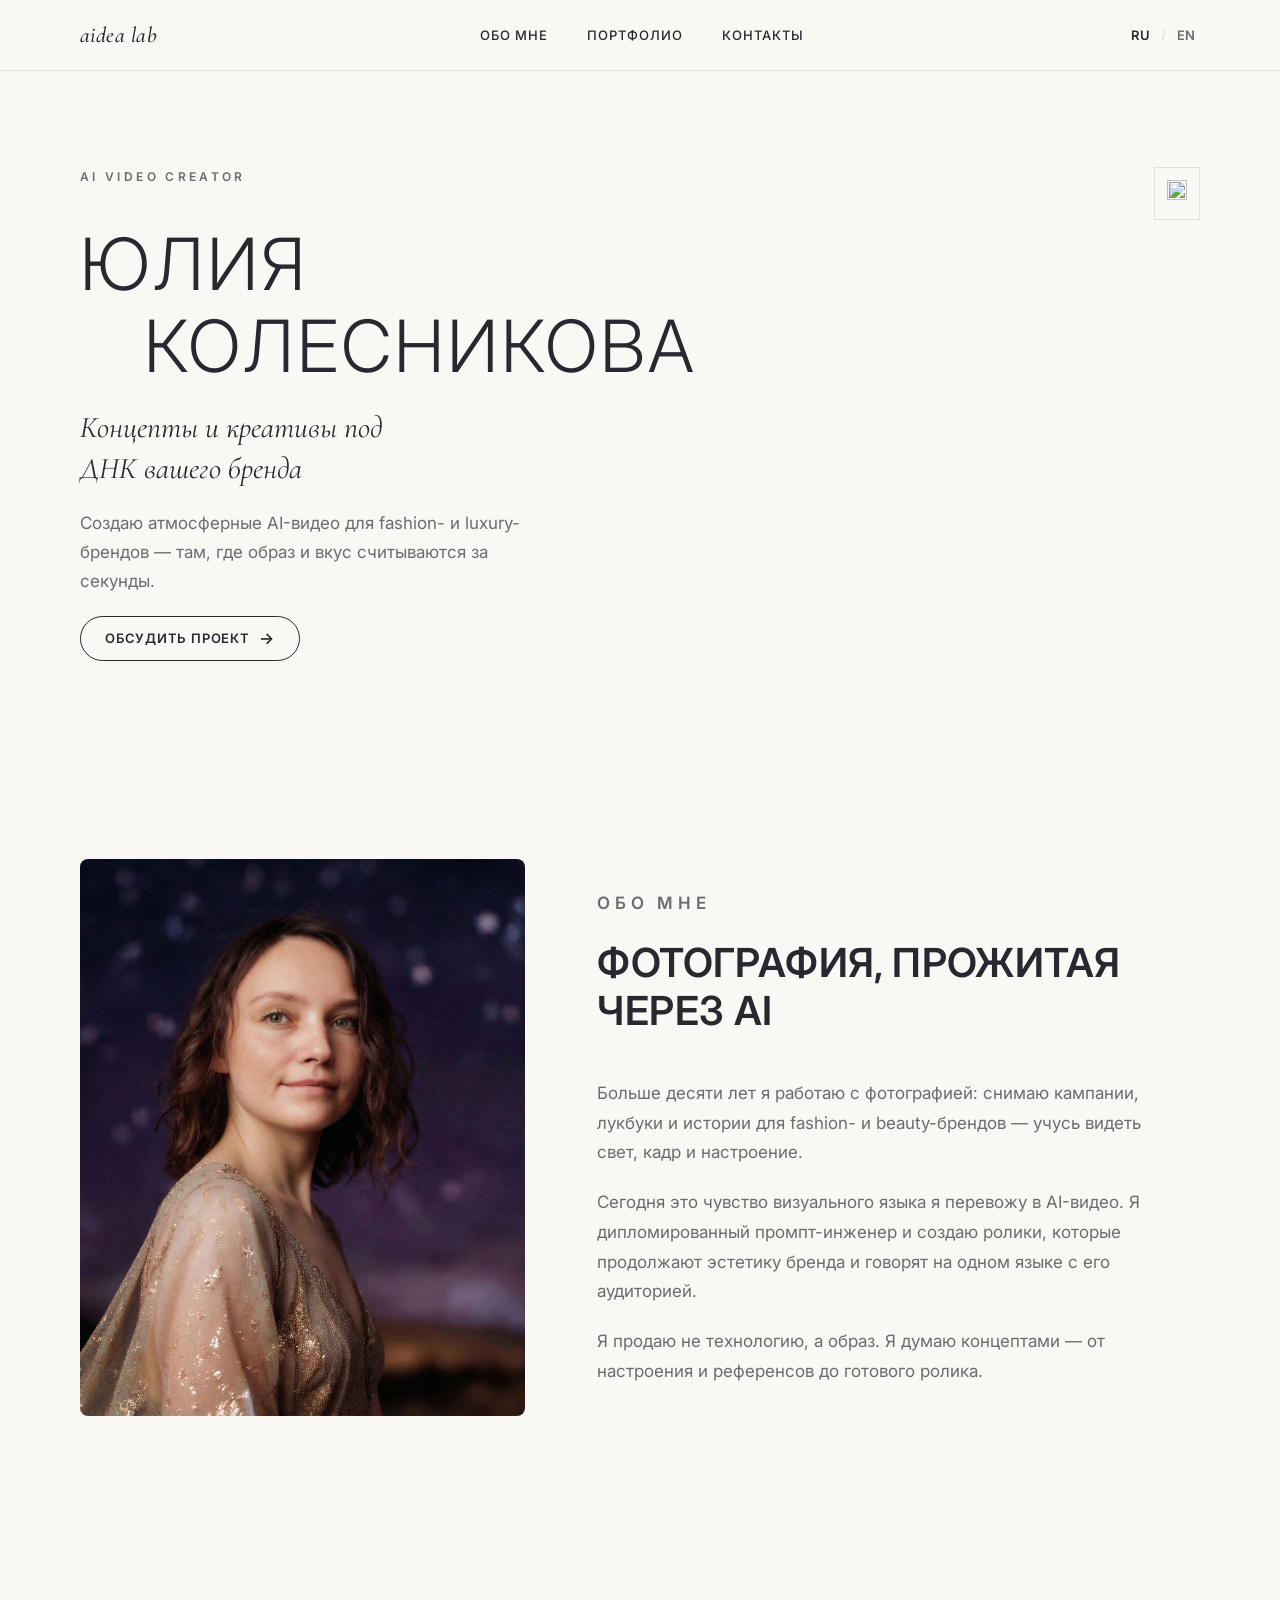
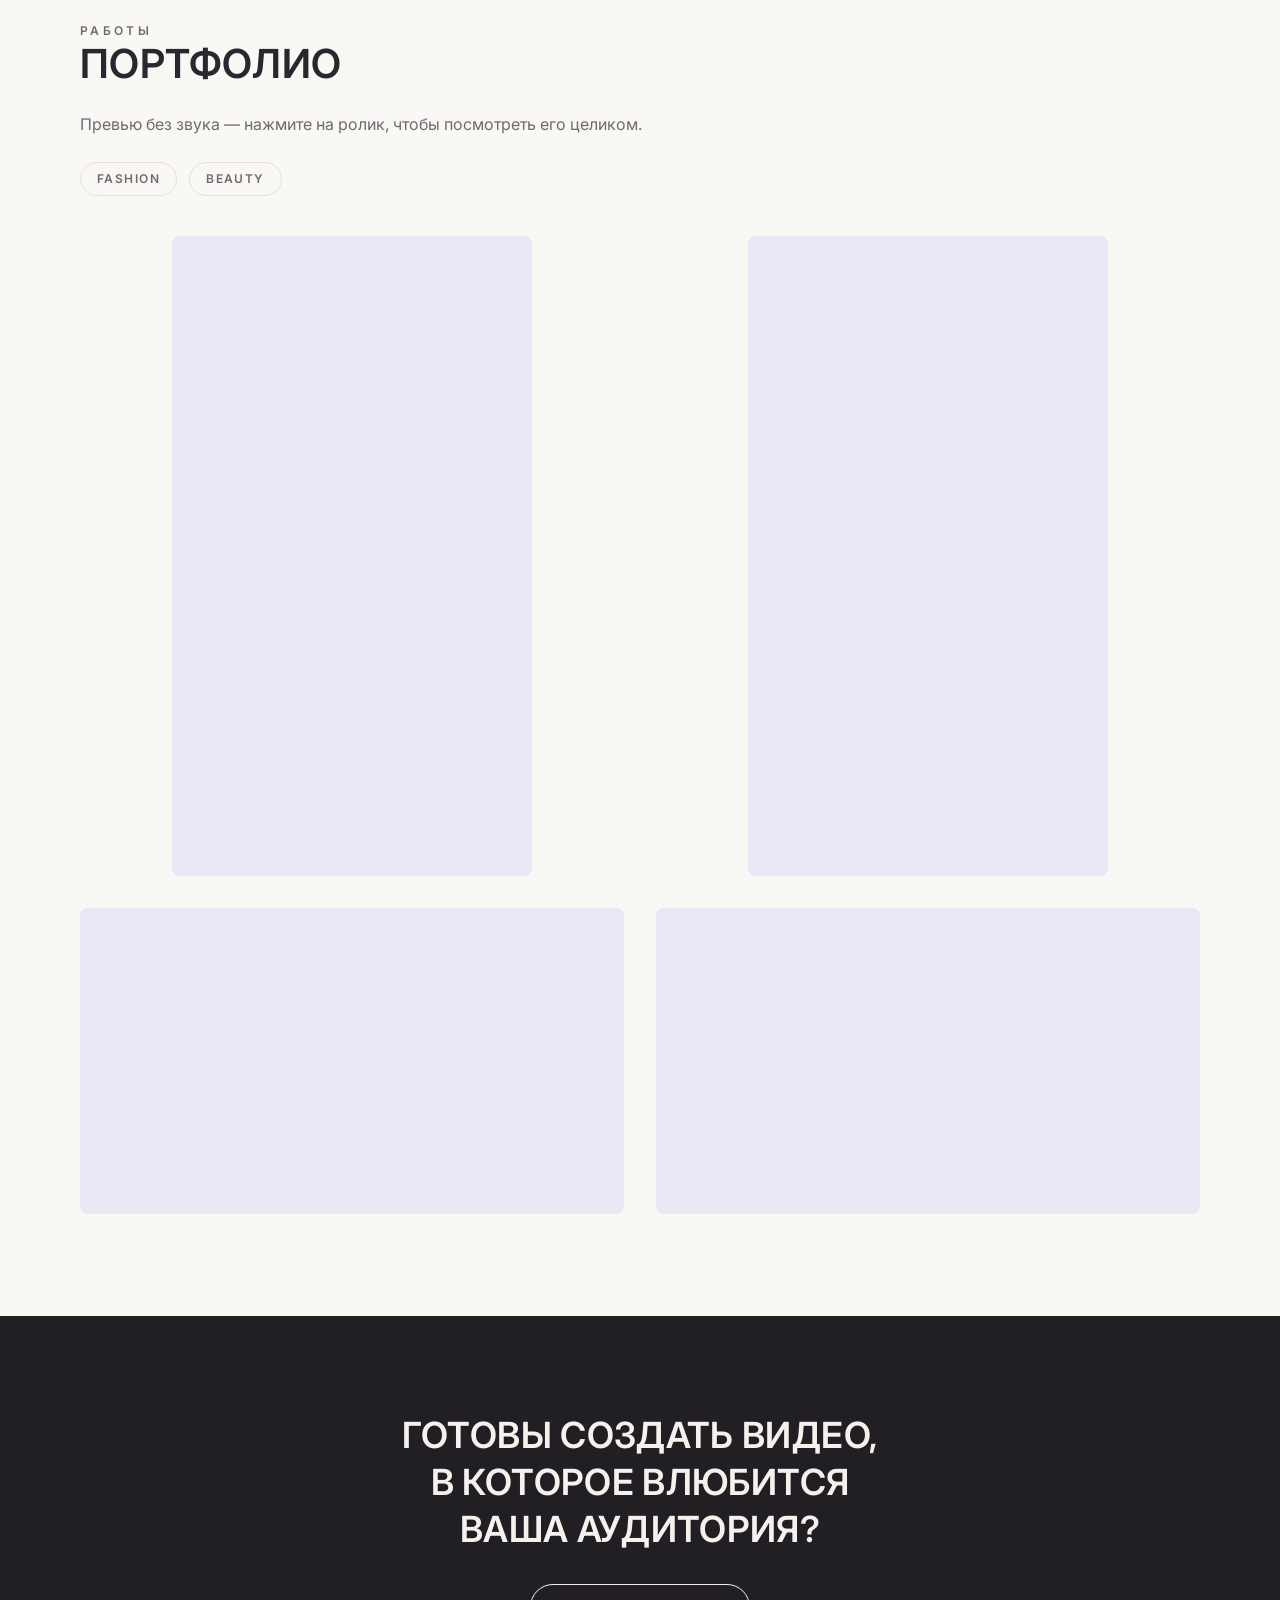
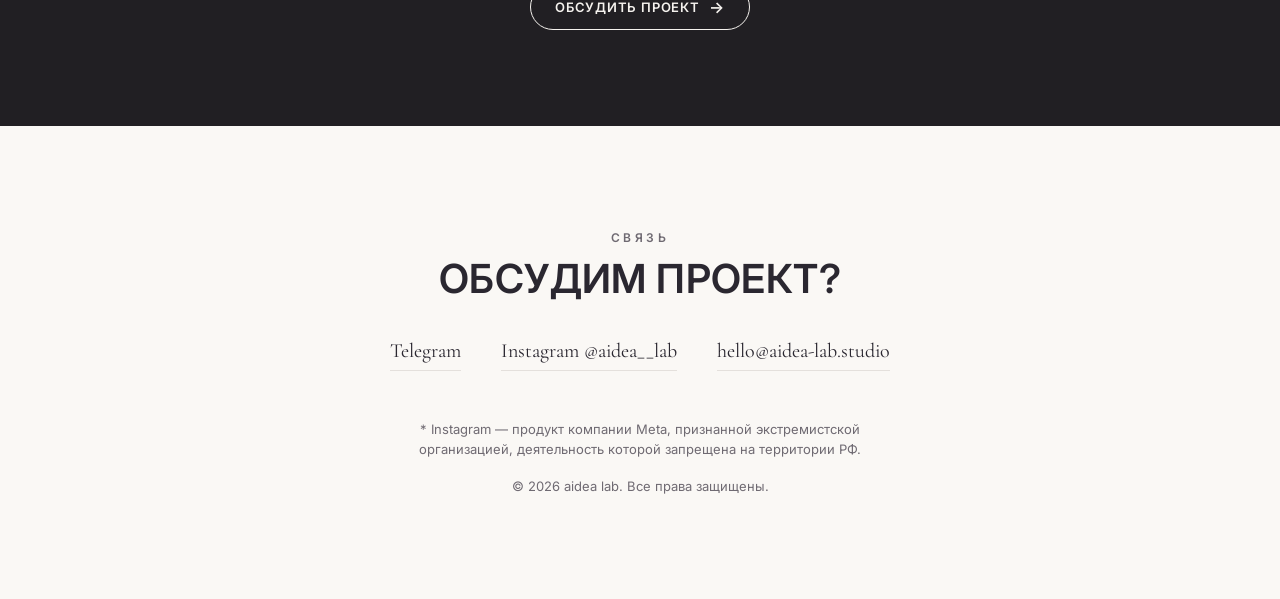
==== index.html @ 69a38a39 "Redesign hero block and add about photo Rework hero typography (light staggered name, lighter sectio" ====
<!DOCTYPE html>
<html lang="ru">
<head>
  <meta charset="UTF-8">
  <meta name="viewport" content="width=device-width, initial-scale=1.0">
  <title>aidea lab — AI Video Creator | Юлия Колесникова</title>
  <meta name="description" content="aidea lab — AI video creator Юлия Колесникова. Концепты и креативы под ДНК вашего бренда: видео для fashion, beauty и lifestyle.">

  <link rel="preconnect" href="https://fonts.googleapis.com">
  <link rel="preconnect" href="https://fonts.gstatic.com" crossorigin>
  <link href="https://fonts.googleapis.com/css2?family=Cormorant+Garamond:ital,wght@0,400;0,500;0,600;1,400;1,500&family=Inter:wght@300;400;500;600&display=swap" rel="stylesheet">

  <link rel="stylesheet" href="css/style.css">
</head>
<body>

  <a class="skip-link" href="#main" data-i18n="skip.link">Перейти к содержимому</a>

  <header class="site-header">
    <div class="container site-header__inner">
      <a class="wordmark" href="#top">aidea lab</a>

      <nav class="site-nav" aria-label="Основная навигация">
        <a href="#about" data-i18n="nav.about">Обо мне</a>
        <a href="#portfolio" data-i18n="nav.portfolio">Портфолио</a>
        <a href="#contact" data-i18n="nav.contact">Контакты</a>
      </nav>

      <div class="lang-switch" role="group" aria-label="Language switch / Переключатель языка">
        <button type="button" class="lang-switch__btn is-active" data-lang="ru" aria-pressed="true">RU</button>
        <span class="lang-switch__divider" aria-hidden="true">/</span>
        <button type="button" class="lang-switch__btn" data-lang="en" aria-pressed="false">EN</button>
      </div>
    </div>
  </header>

  <main id="main">

    <!-- Hero -->
    <section class="hero" id="top">
      <div class="container hero__inner">
        <div class="hero__content">
          <p class="overline" data-i18n="hero.overline">AI VIDEO CREATOR</p>
          <h1 class="hero__name">
            <span class="hero__name-line hero__name-line--first" data-i18n="hero.firstName">Юлия</span>
            <span class="hero__name-line hero__name-line--last" data-i18n="hero.lastName">Колесникова</span>
          </h1>
          <p class="hero__tagline" data-i18n="hero.tagline">Концепты и креативы под ДНК вашего бренда</p>
          <p class="hero__subtitle" data-i18n="hero.subtitle">Создаю атмосферные AI-видео для fashion- и luxury-брендов — там, где образ и вкус считываются за секунды.</p>
          <a class="btn btn--primary" href="https://t.me/yulutik" target="_blank" rel="noopener" data-i18n="hero.cta">Обсудить проект</a>
        </div>
        <div class="hero__media">
          <img src="assets/images/portrait.svg" alt="" data-i18n-attr="alt:hero.portraitAlt" width="600" height="800" loading="eager">
        </div>
      </div>
    </section>

    <!-- About -->
    <section class="about" id="about">
      <div class="container about__inner">
        <div class="about__media">
          <img src="assets/images/about.jpg" alt="" data-i18n-attr="alt:about.imageAlt" width="2048" height="2048" loading="lazy">
        </div>
        <div class="about__content">
          <p class="overline" data-i18n="about.overline">Обо мне</p>
          <h2 class="section-heading" data-i18n="about.heading">Фотография, прожитая через AI</h2>
          <p data-i18n="about.p1">Больше десяти лет я работаю с фотографией: снимаю кампании, лукбуки и истории для fashion- и beauty-брендов — учусь видеть свет, кадр и настроение.</p>
          <p data-i18n="about.p2">Сегодня это чувство визуального языка я перевожу в AI-видео. Я дипломированный промпт-инженер и создаю ролики, которые продолжают эстетику бренда и говорят на одном языке с его аудиторией.</p>
          <p data-i18n="about.p3">Я продаю не технологию, а образ. Я думаю концептами — от настроения и референсов до готового ролика.</p>
        </div>
      </div>
    </section>

    <!-- Portfolio -->
    <section class="portfolio" id="portfolio">
      <div class="container">
        <div class="portfolio__header">
          <p class="overline" data-i18n="portfolio.overline">Работы</p>
          <h2 class="section-heading" data-i18n="portfolio.heading">Портфолио</h2>
          <p class="portfolio__intro" data-i18n="portfolio.intro">Превью без звука — нажмите на ролик, чтобы посмотреть его целиком.</p>
          <div class="portfolio__tags">
            <span class="tag" data-i18n="portfolio.tagFashion">Fashion</span>
            <span class="tag" data-i18n="portfolio.tagBeauty">Beauty</span>
            <!-- Следующая итерация: добавить категорию Food, когда появятся работы -->
          </div>
        </div>

        <div class="portfolio-grid">

          <!-- Row 1 — vertical 9:16 -->
          <a class="portfolio-item portfolio-item--vertical" href="assets/video/fashion-1-full.mp4" target="_blank" rel="noopener" data-i18n-attr="aria-label:portfolio.item1Aria">
            <video class="portfolio-item__video" poster="assets/video/poster-vertical-1.svg" autoplay loop muted playsinline preload="metadata">
              <source src="assets/video/fashion-1.mp4" type="video/mp4">
            </video>
          </a>

          <a class="portfolio-item portfolio-item--vertical" href="assets/video/beauty-1-full.mp4" target="_blank" rel="noopener" data-i18n-attr="aria-label:portfolio.item2Aria">
            <video class="portfolio-item__video" poster="assets/video/poster-vertical-2.svg" autoplay loop muted playsinline preload="metadata">
              <source src="assets/video/beauty-1.mp4" type="video/mp4">
            </video>
          </a>

          <!-- Row 2 — horizontal 16:9 -->
          <a class="portfolio-item portfolio-item--horizontal" href="assets/video/fashion-2-full.mp4" target="_blank" rel="noopener" data-i18n-attr="aria-label:portfolio.item3Aria">
            <video class="portfolio-item__video" poster="assets/video/poster-horizontal-1.svg" autoplay loop muted playsinline preload="metadata">
              <source src="assets/video/fashion-2.mp4" type="video/mp4">
            </video>
          </a>

          <a class="portfolio-item portfolio-item--horizontal" href="assets/video/beauty-2-full.mp4" target="_blank" rel="noopener" data-i18n-attr="aria-label:portfolio.item4Aria">
            <video class="portfolio-item__video" poster="assets/video/poster-horizontal-2.svg" autoplay loop muted playsinline preload="metadata">
              <source src="assets/video/beauty-2.mp4" type="video/mp4">
            </video>
          </a>

        </div>
      </div>
    </section>

    <!-- CTA strip -->
    <section class="cta-strip">
      <div class="container cta-strip__inner">
        <h2 class="cta-strip__heading" data-i18n="cta.heading">Готовы создать видео, в которое влюбится ваша аудитория?</h2>
        <a class="btn btn--inverse" href="https://t.me/yulutik" target="_blank" rel="noopener" data-i18n="cta.button">Обсудить проект</a>
      </div>
    </section>

  </main>

  <!-- Footer / contacts -->
  <footer class="site-footer" id="contact">
    <div class="container site-footer__inner">
      <p class="overline" data-i18n="footer.overline">Связь</p>
      <h2 class="section-heading" data-i18n="footer.heading">Обсудим проект?</h2>

      <div class="site-footer__links">
        <!-- TODO: заменить на реальные ссылки -->
        <a href="https://t.me/aidea__lab" target="_blank" rel="noopener">Telegram</a>
        <a href="https://instagram.com/aidea__lab" target="_blank" rel="noopener">Instagram <span aria-hidden="true">@aidea__lab</span></a>
        <a href="mailto:hello@aidea-lab.studio">hello@aidea-lab.studio</a>
      </div>

      <p class="site-footer__note" data-i18n="footer.note">* Instagram — продукт компании Meta, признанной экстремистской организацией, деятельность которой запрещена на территории РФ.</p>

      <p class="site-footer__copyright" data-i18n="footer.copyright">© 2026 aidea lab. Все права защищены.</p>
    </div>
  </footer>

  <script src="js/main.js"></script>
</body>
</html>
---- css/style.css ----
/* =========================================================
   aidea lab — portfolio landing
   ========================================================= */

:root {
  /* Colors */
  --color-paper: #FAF8F5;
  --color-ink: #2A2730;
  --color-ink-soft: #6F6A72;
  --color-lilac: #C7BEDD;
  --color-lilac-soft: #ECE7F5;
  --color-line: #E4E0DC;
  --color-dark: #211F23;
  --color-dark-text: #F5F2EE;

  /* Type */
  --font-serif: "Cormorant Garamond", Georgia, serif;
  --font-sans: "Inter", -apple-system, BlinkMacSystemFont, "Segoe UI", sans-serif;

  /* Layout */
  --container-width: 1200px;
  --space-section: clamp(4rem, 8vw, 8rem);

  /* Motion */
  --transition: 0.2s ease;
}

/* ---------------------------------------------------------
   Reset & base
   --------------------------------------------------------- */
*,
*::before,
*::after {
  box-sizing: border-box;
}

html {
  -webkit-text-size-adjust: 100%;
}

body {
  margin: 0;
  font-family: var(--font-sans);
  font-size: 1rem;
  line-height: 1.6;
  color: var(--color-ink);
  background-color: var(--color-paper);
  -webkit-font-smoothing: antialiased;
}

img,
video {
  display: block;
  max-width: 100%;
  height: auto;
}

a {
  color: inherit;
}

h1, h2, h3, p {
  margin: 0;
}

ul {
  margin: 0;
  padding: 0;
}

.container {
  width: 100%;
  max-width: var(--container-width);
  margin-inline: auto;
  padding-inline: 1.5rem;
}

@media (min-width: 768px) {
  .container {
    padding-inline: 2.5rem;
  }
}

/* ---------------------------------------------------------
   Accessibility
   --------------------------------------------------------- */
.skip-link {
  position: absolute;
  top: -100%;
  left: 1rem;
  z-index: 1000;
  padding: 0.75rem 1.25rem;
  background: var(--color-ink);
  color: var(--color-paper);
  border-radius: 0.25rem;
  text-decoration: none;
  transition: top var(--transition);
}

.skip-link:focus {
  top: 1rem;
}

a:focus-visible,
button:focus-visible {
  outline: 2px solid var(--color-ink);
  outline-offset: 3px;
  border-radius: 2px;
}

@media (prefers-reduced-motion: reduce) {
  *,
  *::before,
  *::after {
    animation-duration: 0.01ms !important;
    animation-iteration-count: 1 !important;
    transition-duration: 0.01ms !important;
    scroll-behavior: auto !important;
  }
}

/* ---------------------------------------------------------
   Typography helpers
   --------------------------------------------------------- */
.overline {
  font-family: var(--font-sans);
  font-size: 0.75rem;
  font-weight: 600;
  letter-spacing: 0.28em;
  text-transform: uppercase;
  color: var(--color-ink-soft);
  margin: 0 0 1rem;
}

.section-heading {
  font-family: var(--font-sans);
  font-weight: 600;
  font-size: clamp(1.75rem, 3.5vw, 2.5rem);
  line-height: 1.2;
  margin: 0 0 1.5rem;
  letter-spacing: 0.01em;
  text-transform: uppercase;
}

/* ---------------------------------------------------------
   Buttons
   --------------------------------------------------------- */
.btn {
  display: inline-flex;
  align-items: center;
  justify-content: center;
  gap: clamp(0.4rem, 1.5vw, 0.6rem);
  padding: clamp(0.5rem, 2vw, 0.7rem) clamp(0.875rem, 3vw, 1.5rem);
  border-radius: 999px;
  font-family: var(--font-sans);
  font-size: clamp(0.6875rem, 2.5vw, 0.8125rem);
  font-weight: 600;
  letter-spacing: 0.06em;
  text-transform: uppercase;
  text-decoration: none;
  background-color: transparent;
  border: 1px solid currentColor;
  white-space: nowrap;
  transition: background-color var(--transition), color var(--transition), border-color var(--transition);
}

.btn::after {
  content: "\2192";
  font-size: 1rem;
  line-height: 1;
  transition: transform var(--transition);
}

.btn:hover::after {
  transform: translateX(3px);
}

.btn--primary {
  color: var(--color-ink);
}

.btn--primary:hover {
  background-color: var(--color-ink);
  color: var(--color-paper);
}

.btn--inverse {
  color: var(--color-dark-text);
}

.btn--inverse:hover {
  background-color: var(--color-dark-text);
  color: var(--color-dark);
}

/* ---------------------------------------------------------
   Header / navigation
   --------------------------------------------------------- */
.site-header {
  position: sticky;
  top: 0;
  z-index: 100;
  background-color: rgba(250, 248, 245, 0.85);
  backdrop-filter: blur(10px);
  border-bottom: 1px solid var(--color-line);
}

.site-header__inner {
  display: flex;
  align-items: center;
  justify-content: space-between;
  gap: 1rem;
  padding-block: 1.1rem;
}

.wordmark {
  font-family: var(--font-serif);
  font-style: italic;
  font-size: 1.375rem;
  font-weight: 500;
  text-decoration: none;
  letter-spacing: 0.02em;
  color: var(--color-ink);
}

.site-nav {
  display: flex;
  gap: clamp(1rem, 3vw, 2.5rem);
  font-size: 0.8125rem;
  font-weight: 500;
  letter-spacing: 0.08em;
  text-transform: uppercase;
}

.site-nav a {
  text-decoration: none;
  color: var(--color-ink);
  transition: color var(--transition);
}

.site-nav a:hover {
  color: var(--color-ink-soft);
}

.lang-switch {
  display: flex;
  align-items: center;
  gap: 0.4rem;
  font-size: 0.8125rem;
  font-weight: 600;
  letter-spacing: 0.05em;
}

.lang-switch__btn {
  background: none;
  border: none;
  padding: 0.25rem;
  font: inherit;
  font-weight: inherit;
  letter-spacing: inherit;
  color: var(--color-ink-soft);
  cursor: pointer;
  transition: color var(--transition);
}

.lang-switch__btn.is-active {
  color: var(--color-ink);
}

.lang-switch__btn:hover {
  color: var(--color-ink);
}

.lang-switch__divider {
  color: var(--color-line);
}

/* ---------------------------------------------------------
   Hero
   --------------------------------------------------------- */
.hero {
  padding-block: clamp(3rem, 8vw, 6rem);
}

.hero__inner {
  display: grid;
  grid-template-columns: 1.6fr 1fr;
  gap: clamp(0.75rem, 4vw, 4rem);
  align-items: start;
}

.hero__content {
  display: flex;
  flex-direction: column;
  align-items: flex-start;
  gap: clamp(0.75rem, 2vw, 1.25rem);
  min-width: 0;
}

.hero__name {
  display: flex;
  flex-direction: column;
  font-family: var(--font-sans);
  font-weight: 300;
  font-size: clamp(1.25rem, 6vw, 4.5rem);
  line-height: 1.15;
  letter-spacing: 0.04em;
  text-transform: uppercase;
  margin: 0;
  max-width: 100%;
}

.hero__name-line--last {
  margin-left: clamp(0.5rem, 5vw, 4rem);
}

.hero__tagline {
  font-family: var(--font-serif);
  font-style: italic;
  font-size: clamp(1.125rem, 4vw, 1.875rem);
  line-height: 1.35;
  max-width: 24ch;
  color: var(--color-ink);
}

.hero__subtitle {
  font-size: clamp(0.875rem, 3.5vw, 1.0625rem);
  color: var(--color-ink-soft);
  max-width: 40ch;
  line-height: 1.7;
}

.hero__media {
  border: 1px solid var(--color-line);
  padding: clamp(0.4rem, 1.5vw, 0.75rem);
  max-width: 320px;
  margin-inline: auto 0;
}

.hero__media img {
  width: 100%;
  aspect-ratio: 3 / 4;
  object-fit: cover;
}

@media (min-width: 900px) {
  .hero__inner {
    grid-template-columns: 1.1fr 0.9fr;
    gap: 4rem;
  }
}

/* ---------------------------------------------------------
   About
   --------------------------------------------------------- */
.about {
  padding-block: var(--space-section);
}

.about__inner {
  display: grid;
  gap: 2.5rem;
}

.about__media img {
  width: 100%;
  aspect-ratio: 4 / 5;
  object-fit: cover;
  border-radius: 0.5rem;
}

.about__content {
  display: flex;
  flex-direction: column;
  align-items: flex-start;
  gap: 1.25rem;
}

.about__content .overline {
  margin-bottom: 0;
}

.about__content p {
  color: var(--color-ink-soft);
  font-size: 1.0625rem;
  line-height: 1.75;
  max-width: 52ch;
}

@media (min-width: 900px) {
  .about__inner {
    grid-template-columns: 0.85fr 1.15fr;
    gap: 4.5rem;
    align-items: center;
  }

  .about__media img {
    max-width: 460px;
  }
}

/* ---------------------------------------------------------
   Portfolio
   --------------------------------------------------------- */
.portfolio {
  padding-block: var(--space-section);
}

.portfolio__header {
  margin-bottom: 2.5rem;
  max-width: 60ch;
}

.portfolio__header .overline {
  margin-bottom: 0;
}

.portfolio__intro {
  margin-top: 1rem;
  color: var(--color-ink-soft);
  font-size: 1rem;
}

.portfolio__tags {
  display: flex;
  gap: 0.75rem;
  margin-top: 1.5rem;
}

.tag {
  display: inline-flex;
  align-items: center;
  padding: 0.4rem 1rem;
  border: 1px solid var(--color-line);
  border-radius: 999px;
  font-size: 0.75rem;
  font-weight: 600;
  letter-spacing: 0.12em;
  text-transform: uppercase;
  color: var(--color-ink-soft);
}

.portfolio-grid {
  display: grid;
  grid-template-columns: 1fr 1fr;
  gap: 1.25rem;
}

@media (min-width: 600px) {
  .portfolio-grid {
    gap: 2rem;
  }
}

.portfolio-item {
  position: relative;
  display: block;
  overflow: hidden;
  border-radius: 0.5rem;
  background-color: var(--color-lilac-soft);
  text-decoration: none;
}

.portfolio-item__video {
  width: 100%;
  height: 100%;
  object-fit: cover;
}

.portfolio-item--vertical {
  aspect-ratio: 9 / 16;
  width: 100%;
  max-width: 360px;
  margin-inline: auto;
}

.portfolio-item--horizontal {
  aspect-ratio: 16 / 9;
  width: 100%;
}

@media (max-width: 720px) {
  .portfolio-item--horizontal {
    grid-column: 1 / -1;
  }

  .portfolio-item--vertical {
    max-width: none;
  }
}

/* Play indicator on hover/focus */
.portfolio-item::after {
  content: "";
  position: absolute;
  inset: 0;
  background: linear-gradient(0deg, rgba(33, 31, 35, 0.18), transparent 40%);
  opacity: 0;
  transition: opacity var(--transition);
}

.portfolio-item:hover::after,
.portfolio-item:focus-visible::after {
  opacity: 1;
}

/* ---------------------------------------------------------
   CTA strip
   --------------------------------------------------------- */
.cta-strip {
  background-color: var(--color-dark);
  color: var(--color-dark-text);
  padding-block: clamp(3.5rem, 8vw, 6rem);
}

.cta-strip__inner {
  display: flex;
  flex-direction: column;
  align-items: center;
  gap: 2rem;
  text-align: center;
}

.cta-strip__heading {
  font-family: var(--font-sans);
  font-weight: 600;
  font-size: clamp(1.5rem, 3.5vw, 2.25rem);
  line-height: 1.3;
  letter-spacing: 0.01em;
  text-transform: uppercase;
  max-width: 22ch;
  margin: 0;
}

/* ---------------------------------------------------------
   Footer
   --------------------------------------------------------- */
.site-footer {
  padding-block: var(--space-section);
}

.site-footer__inner {
  text-align: center;
  display: flex;
  flex-direction: column;
  align-items: center;
}

.site-footer .overline {
  margin-bottom: 0.5rem;
}

.site-footer .section-heading {
  margin-bottom: 2rem;
}

.site-footer__links {
  display: flex;
  flex-wrap: wrap;
  justify-content: center;
  gap: 1.5rem 2.5rem;
  font-family: var(--font-serif);
  font-size: 1.25rem;
}

.site-footer__links a {
  text-decoration: none;
  border-bottom: 1px solid var(--color-line);
  padding-bottom: 0.15rem;
  transition: border-color var(--transition), color var(--transition);
}

.site-footer__links a:hover {
  color: var(--color-ink-soft);
  border-color: var(--color-ink-soft);
}

.site-footer__note {
  margin-top: 3rem;
  font-size: 0.8125rem;
  color: var(--color-ink-soft);
  max-width: 60ch;
  line-height: 1.6;
}

.site-footer__copyright {
  margin-top: 1rem;
  font-size: 0.8125rem;
  color: var(--color-ink-soft);
}
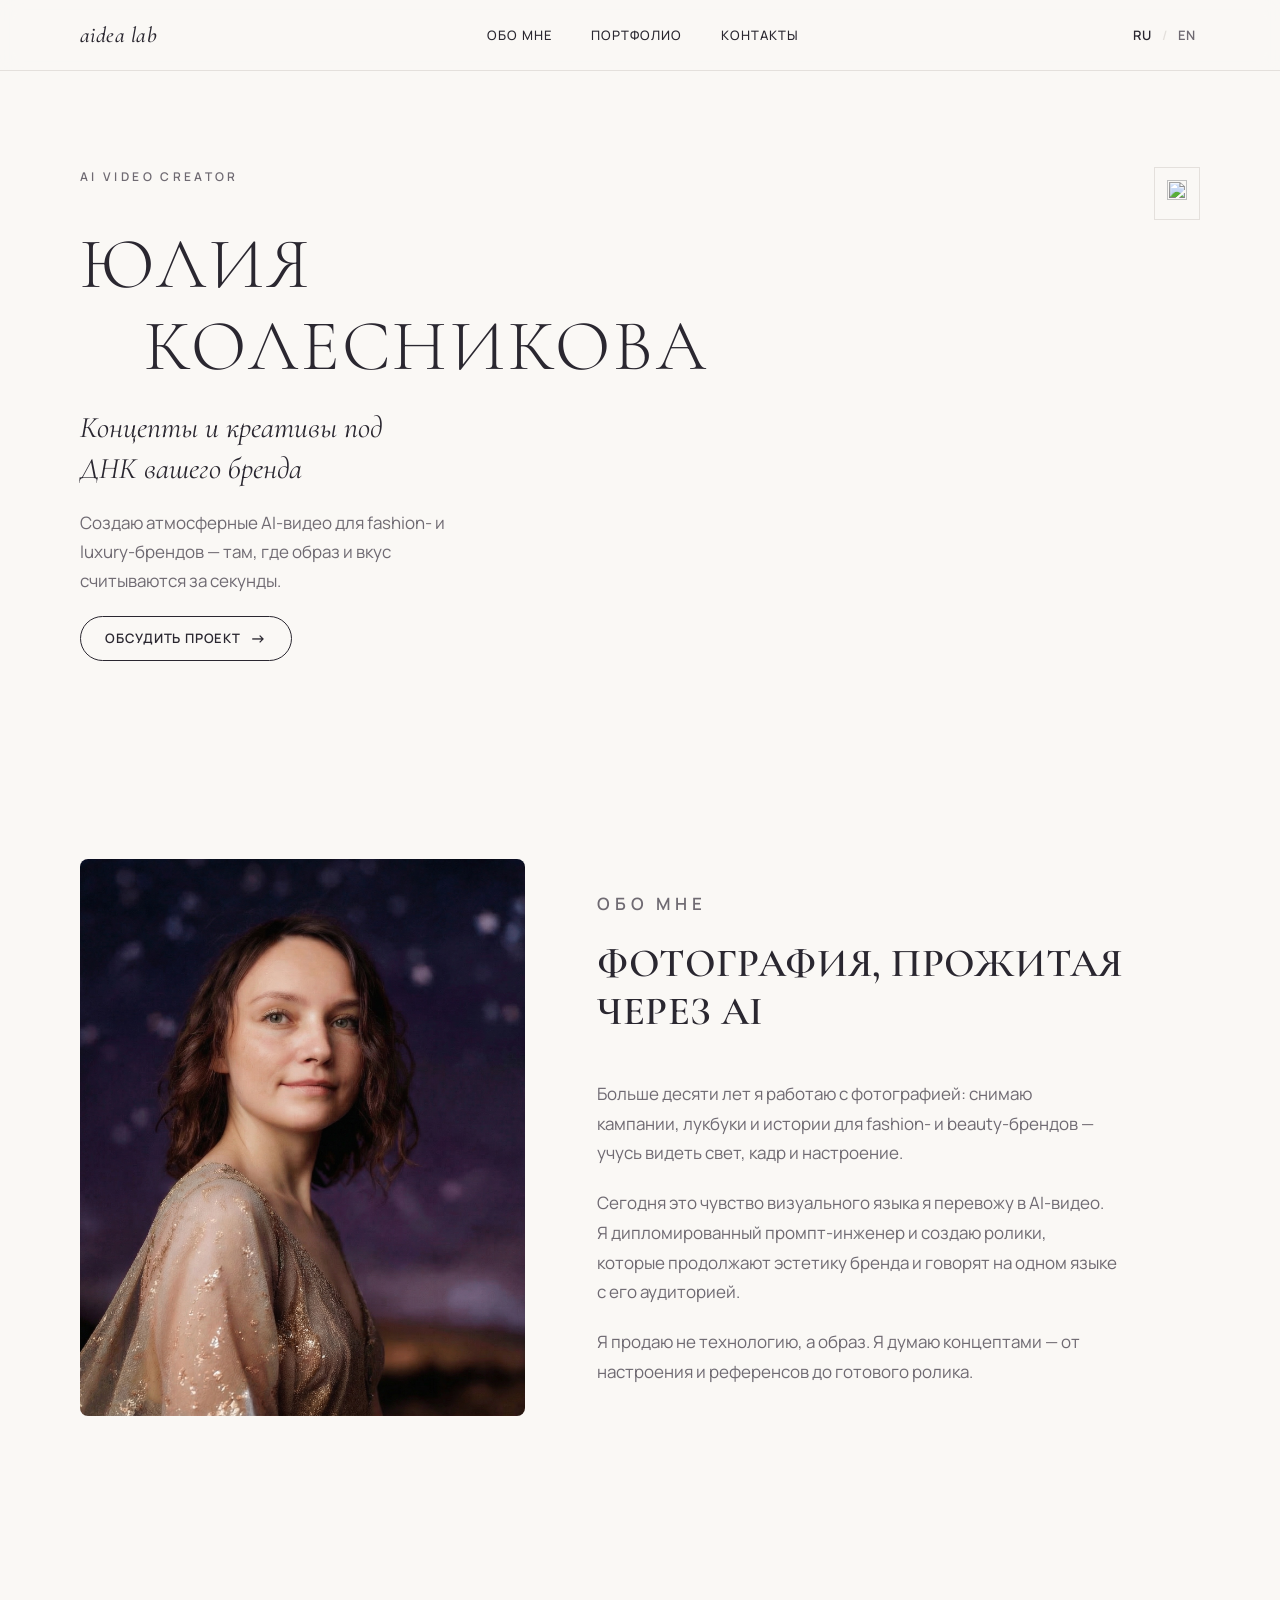
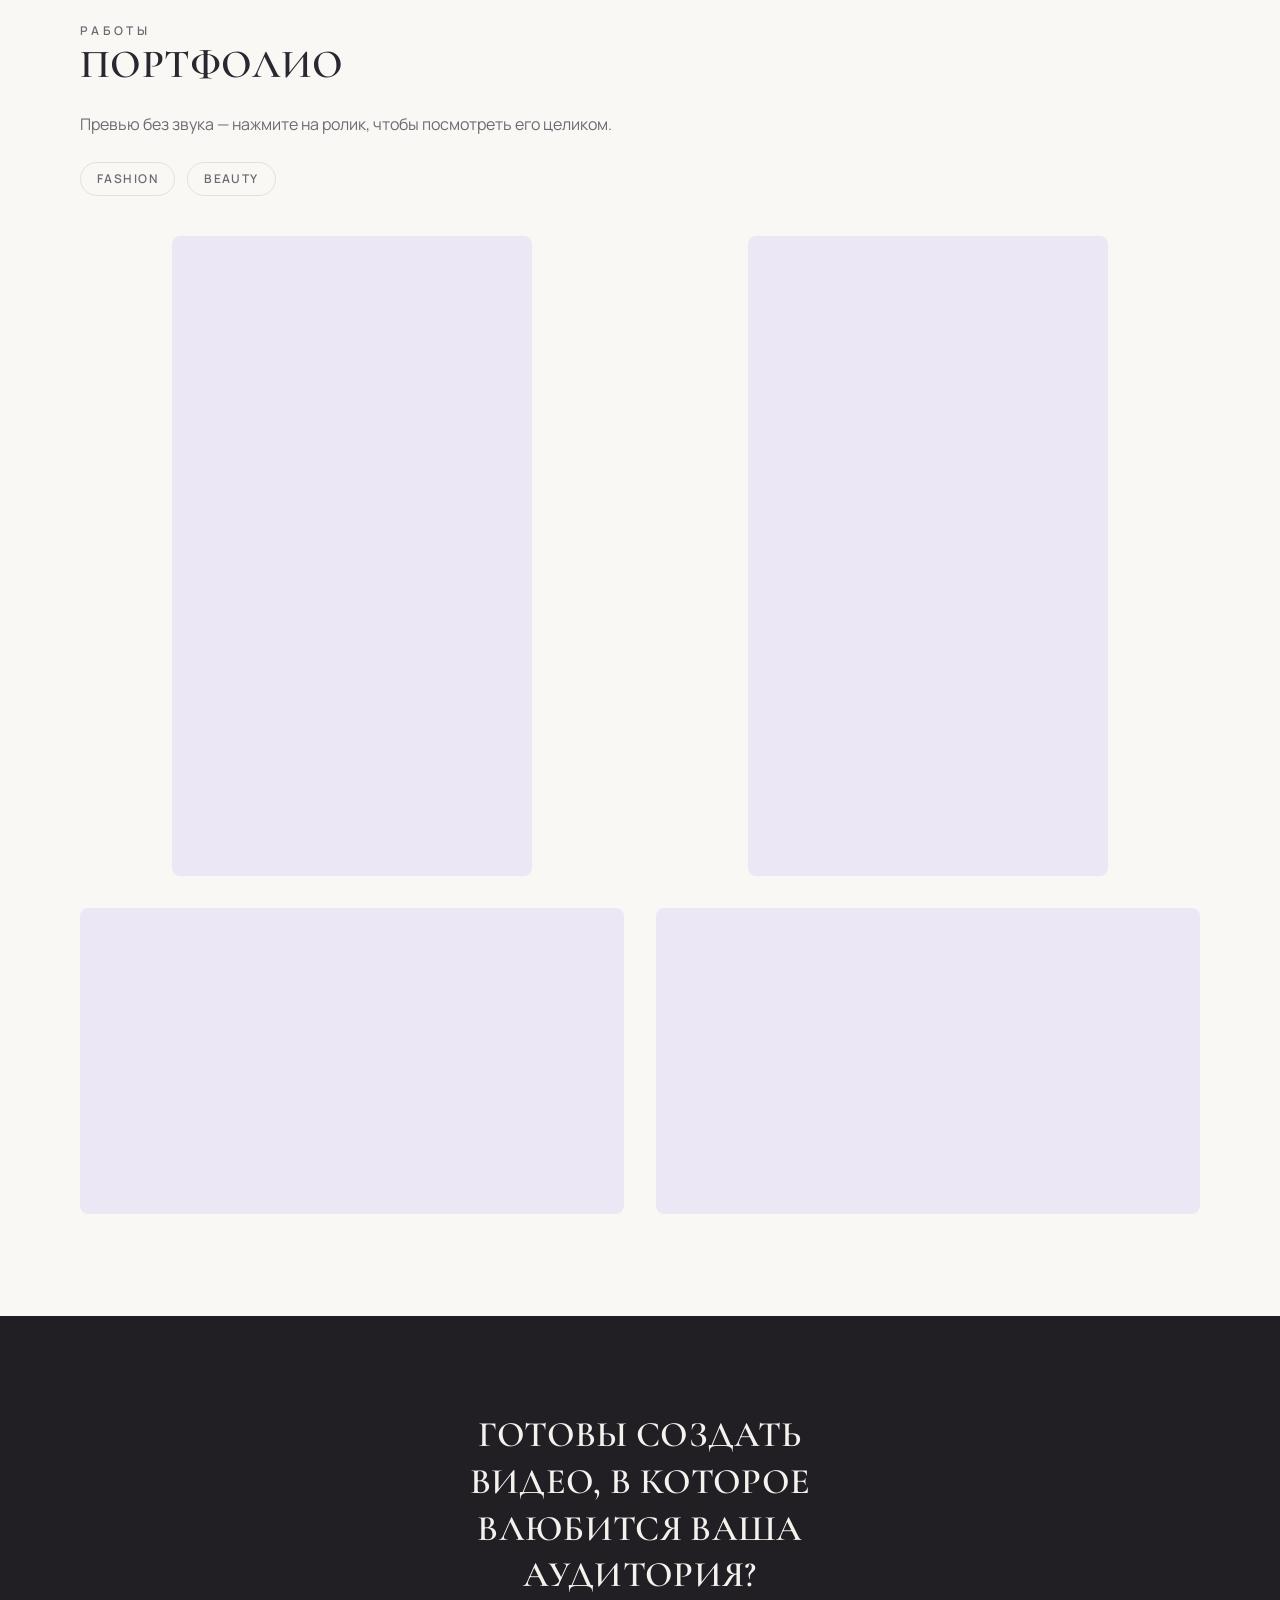
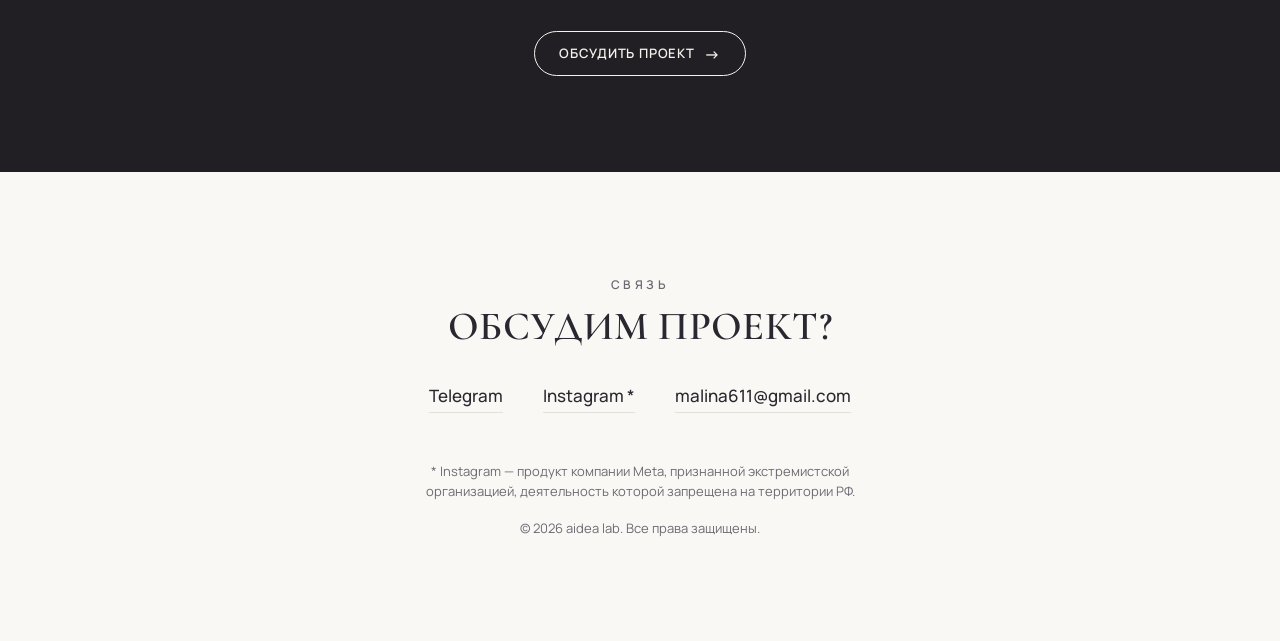
==== commit 50962ffc: "Сменить шрифты: заголовки — Cormorant Garamond, остальной текст — Manrope (вместо Inter)" ====
--- a/index.html
+++ b/index.html
@@ -8,7 +8,7 @@
 
   <link rel="preconnect" href="https://fonts.googleapis.com">
   <link rel="preconnect" href="https://fonts.gstatic.com" crossorigin>
-  <link href="https://fonts.googleapis.com/css2?family=Cormorant+Garamond:ital,wght@0,400;0,500;0,600;1,400;1,500&family=Inter:wght@300;400;500;600&display=swap" rel="stylesheet">
+  <link href="https://fonts.googleapis.com/css2?family=Cormorant+Garamond:ital,wght@0,300;0,400;0,500;0,600;1,400;1,500&family=Manrope:wght@400;500;600;700&display=swap" rel="stylesheet">
 
   <link rel="stylesheet" href="css/style.css">
 </head>
@@ -134,10 +134,9 @@
       <h2 class="section-heading" data-i18n="footer.heading">Обсудим проект?</h2>
 
       <div class="site-footer__links">
-        <!-- TODO: заменить на реальные ссылки -->
-        <a href="https://t.me/aidea__lab" target="_blank" rel="noopener">Telegram</a>
-        <a href="https://instagram.com/aidea__lab" target="_blank" rel="noopener">Instagram <span aria-hidden="true">@aidea__lab</span></a>
-        <a href="mailto:hello@aidea-lab.studio">hello@aidea-lab.studio</a>
+        <a href="https://t.me/yulutik" target="_blank" rel="noopener">Telegram</a>
+        <a href="https://instagram.com/aidea__lab" target="_blank" rel="noopener">Instagram *</a>
+        <a href="mailto:malina611@gmail.com">malina611@gmail.com</a>
       </div>
 
       <p class="site-footer__note" data-i18n="footer.note">* Instagram — продукт компании Meta, признанной экстремистской организацией, деятельность которой запрещена на территории РФ.</p>
--- a/css/style.css
+++ b/css/style.css
@@ -15,7 +15,7 @@
 
   /* Type */
   --font-serif: "Cormorant Garamond", Georgia, serif;
-  --font-sans: "Inter", -apple-system, BlinkMacSystemFont, "Segoe UI", sans-serif;
+  --font-sans: "Manrope", -apple-system, BlinkMacSystemFont, "Segoe UI", sans-serif;
 
   /* Layout */
   --container-width: 1200px;
@@ -133,7 +133,7 @@
 }
 
 .section-heading {
-  font-family: var(--font-sans);
+  font-family: var(--font-serif);
   font-weight: 600;
   font-size: clamp(1.75rem, 3.5vw, 2.5rem);
   line-height: 1.2;
@@ -275,6 +275,26 @@
   color: var(--color-line);
 }
 
+@media (max-width: 640px) {
+  .site-header__inner {
+    flex-wrap: wrap;
+    row-gap: 0.6rem;
+    padding-block: 0.85rem;
+  }
+
+  .site-nav {
+    order: 3;
+    width: 100%;
+    justify-content: space-between;
+    gap: 0.5rem;
+    font-size: 0.6875rem;
+  }
+
+  .site-nav a {
+    white-space: nowrap;
+  }
+}
+
 /* ---------------------------------------------------------
    Hero
    --------------------------------------------------------- */
@@ -300,7 +320,7 @@
 .hero__name {
   display: flex;
   flex-direction: column;
-  font-family: var(--font-sans);
+  font-family: var(--font-serif);
   font-weight: 300;
   font-size: clamp(1.25rem, 6vw, 4.5rem);
   line-height: 1.15;
@@ -522,7 +542,7 @@
 }
 
 .cta-strip__heading {
-  font-family: var(--font-sans);
+  font-family: var(--font-serif);
   font-weight: 600;
   font-size: clamp(1.5rem, 3.5vw, 2.25rem);
   line-height: 1.3;
@@ -559,8 +579,9 @@
   flex-wrap: wrap;
   justify-content: center;
   gap: 1.5rem 2.5rem;
-  font-family: var(--font-serif);
-  font-size: 1.25rem;
+  font-family: var(--font-sans);
+  font-weight: 500;
+  font-size: 1.0625rem;
 }
 
 .site-footer__links a {
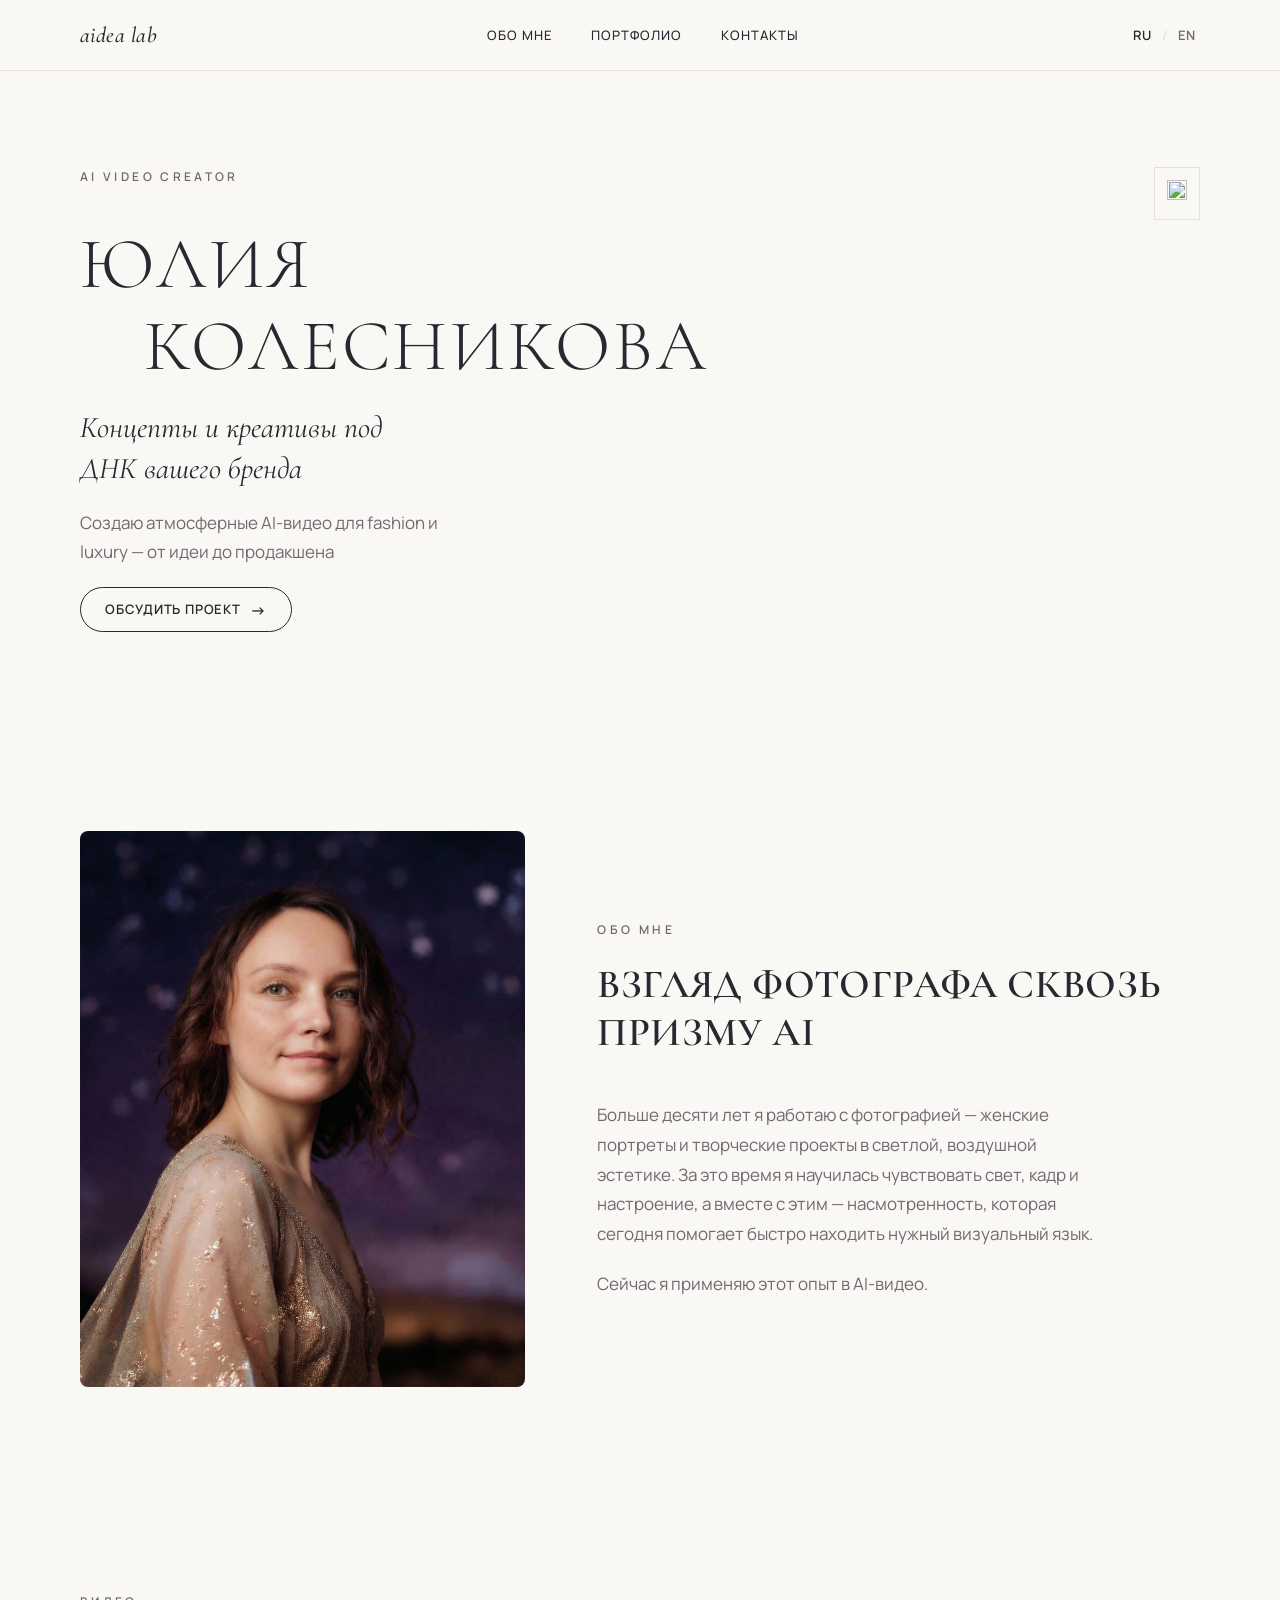
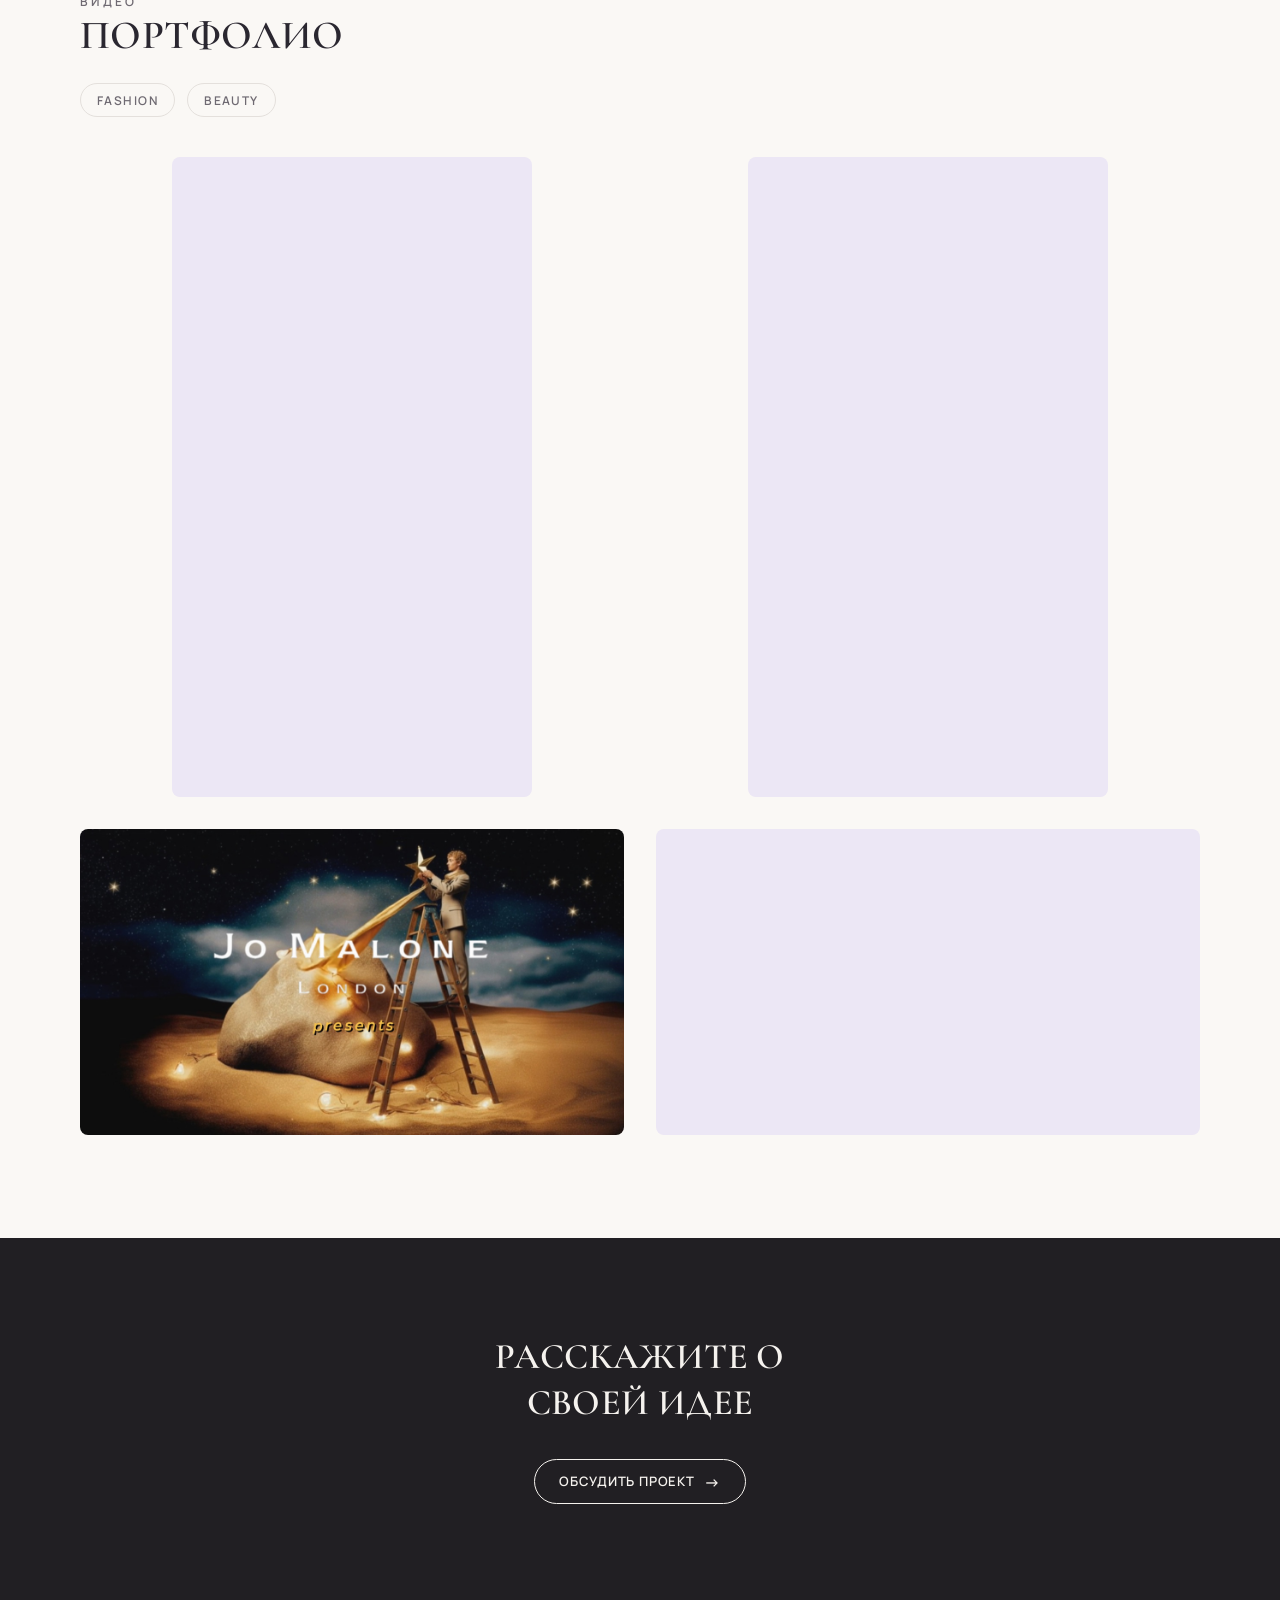
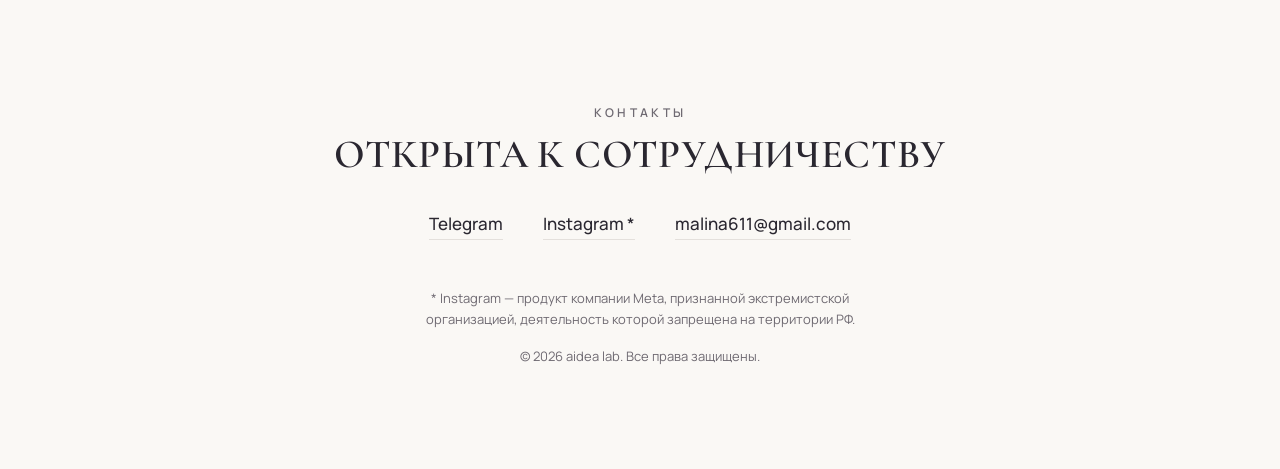
==== commit 77b8bcd7: "Добавить видео Jo Malone в портфолио (слот Fashion, горизонтальный 16:9) - превью (~4.6с) для автоза" ====
--- a/index.html
+++ b/index.html
@@ -46,7 +46,7 @@
             <span class="hero__name-line hero__name-line--last" data-i18n="hero.lastName">Колесникова</span>
           </h1>
           <p class="hero__tagline" data-i18n="hero.tagline">Концепты и креативы под ДНК вашего бренда</p>
-          <p class="hero__subtitle" data-i18n="hero.subtitle">Создаю атмосферные AI-видео для fashion- и luxury-брендов — там, где образ и вкус считываются за секунды.</p>
+          <p class="hero__subtitle" data-i18n="hero.subtitle">Создаю атмосферные AI-видео для fashion и luxury — от идеи до продакшена</p>
           <a class="btn btn--primary" href="https://t.me/yulutik" target="_blank" rel="noopener" data-i18n="hero.cta">Обсудить проект</a>
         </div>
         <div class="hero__media">
@@ -63,10 +63,9 @@
         </div>
         <div class="about__content">
           <p class="overline" data-i18n="about.overline">Обо мне</p>
-          <h2 class="section-heading" data-i18n="about.heading">Фотография, прожитая через AI</h2>
-          <p data-i18n="about.p1">Больше десяти лет я работаю с фотографией: снимаю кампании, лукбуки и истории для fashion- и beauty-брендов — учусь видеть свет, кадр и настроение.</p>
-          <p data-i18n="about.p2">Сегодня это чувство визуального языка я перевожу в AI-видео. Я дипломированный промпт-инженер и создаю ролики, которые продолжают эстетику бренда и говорят на одном языке с его аудиторией.</p>
-          <p data-i18n="about.p3">Я продаю не технологию, а образ. Я думаю концептами — от настроения и референсов до готового ролика.</p>
+          <h2 class="section-heading" data-i18n="about.heading">Взгляд фотографа сквозь призму AI</h2>
+          <p data-i18n="about.p1">Больше десяти лет я работаю с фотографией — женские портреты и творческие проекты в светлой, воздушной эстетике. За это время я научилась чувствовать свет, кадр и настроение, а вместе с этим — насмотренность, которая сегодня помогает быстро находить нужный визуальный язык.</p>
+          <p data-i18n="about.p2">Сейчас я применяю этот опыт в AI-видео.</p>
         </div>
       </div>
     </section>
@@ -75,9 +74,8 @@
     <section class="portfolio" id="portfolio">
       <div class="container">
         <div class="portfolio__header">
-          <p class="overline" data-i18n="portfolio.overline">Работы</p>
+          <p class="overline" data-i18n="portfolio.overline">Видео</p>
           <h2 class="section-heading" data-i18n="portfolio.heading">Портфолио</h2>
-          <p class="portfolio__intro" data-i18n="portfolio.intro">Превью без звука — нажмите на ролик, чтобы посмотреть его целиком.</p>
           <div class="portfolio__tags">
             <span class="tag" data-i18n="portfolio.tagFashion">Fashion</span>
             <span class="tag" data-i18n="portfolio.tagBeauty">Beauty</span>
@@ -89,26 +87,26 @@
 
           <!-- Row 1 — vertical 9:16 -->
           <a class="portfolio-item portfolio-item--vertical" href="assets/video/fashion-1-full.mp4" target="_blank" rel="noopener" data-i18n-attr="aria-label:portfolio.item1Aria">
-            <video class="portfolio-item__video" poster="assets/video/poster-vertical-1.svg" autoplay loop muted playsinline preload="metadata">
+            <video class="portfolio-item__video" poster="assets/video/poster-vertical-1.svg" loop muted playsinline preload="metadata">
               <source src="assets/video/fashion-1.mp4" type="video/mp4">
             </video>
           </a>
 
           <a class="portfolio-item portfolio-item--vertical" href="assets/video/beauty-1-full.mp4" target="_blank" rel="noopener" data-i18n-attr="aria-label:portfolio.item2Aria">
-            <video class="portfolio-item__video" poster="assets/video/poster-vertical-2.svg" autoplay loop muted playsinline preload="metadata">
+            <video class="portfolio-item__video" poster="assets/video/poster-vertical-2.svg" loop muted playsinline preload="metadata">
               <source src="assets/video/beauty-1.mp4" type="video/mp4">
             </video>
           </a>
 
           <!-- Row 2 — horizontal 16:9 -->
           <a class="portfolio-item portfolio-item--horizontal" href="assets/video/fashion-2-full.mp4" target="_blank" rel="noopener" data-i18n-attr="aria-label:portfolio.item3Aria">
-            <video class="portfolio-item__video" poster="assets/video/poster-horizontal-1.svg" autoplay loop muted playsinline preload="metadata">
+            <video class="portfolio-item__video" poster="assets/video/poster-horizontal-1.jpg" loop muted playsinline preload="metadata">
               <source src="assets/video/fashion-2.mp4" type="video/mp4">
             </video>
           </a>
 
           <a class="portfolio-item portfolio-item--horizontal" href="assets/video/beauty-2-full.mp4" target="_blank" rel="noopener" data-i18n-attr="aria-label:portfolio.item4Aria">
-            <video class="portfolio-item__video" poster="assets/video/poster-horizontal-2.svg" autoplay loop muted playsinline preload="metadata">
+            <video class="portfolio-item__video" poster="assets/video/poster-horizontal-2.svg" loop muted playsinline preload="metadata">
               <source src="assets/video/beauty-2.mp4" type="video/mp4">
             </video>
           </a>
@@ -120,7 +118,7 @@
     <!-- CTA strip -->
     <section class="cta-strip">
       <div class="container cta-strip__inner">
-        <h2 class="cta-strip__heading" data-i18n="cta.heading">Готовы создать видео, в которое влюбится ваша аудитория?</h2>
+        <h2 class="cta-strip__heading" data-i18n="cta.heading">Расскажите о своей идее</h2>
         <a class="btn btn--inverse" href="https://t.me/yulutik" target="_blank" rel="noopener" data-i18n="cta.button">Обсудить проект</a>
       </div>
     </section>
@@ -130,8 +128,8 @@
   <!-- Footer / contacts -->
   <footer class="site-footer" id="contact">
     <div class="container site-footer__inner">
-      <p class="overline" data-i18n="footer.overline">Связь</p>
-      <h2 class="section-heading" data-i18n="footer.heading">Обсудим проект?</h2>
+      <p class="overline" data-i18n="footer.overline">Контакты</p>
+      <h2 class="section-heading" data-i18n="footer.heading">Открыта к сотрудничеству</h2>
 
       <div class="site-footer__links">
         <a href="https://t.me/yulutik" target="_blank" rel="noopener">Telegram</a>
--- a/css/style.css
+++ b/css/style.css
@@ -398,6 +398,7 @@
 
 .about__content .overline {
   margin-bottom: 0;
+  font-size: 0.75rem;
 }
 
 .about__content p {
@@ -433,12 +434,6 @@
 
 .portfolio__header .overline {
   margin-bottom: 0;
-}
-
-.portfolio__intro {
-  margin-top: 1rem;
-  color: var(--color-ink-soft);
-  font-size: 1rem;
 }
 
 .portfolio__tags {
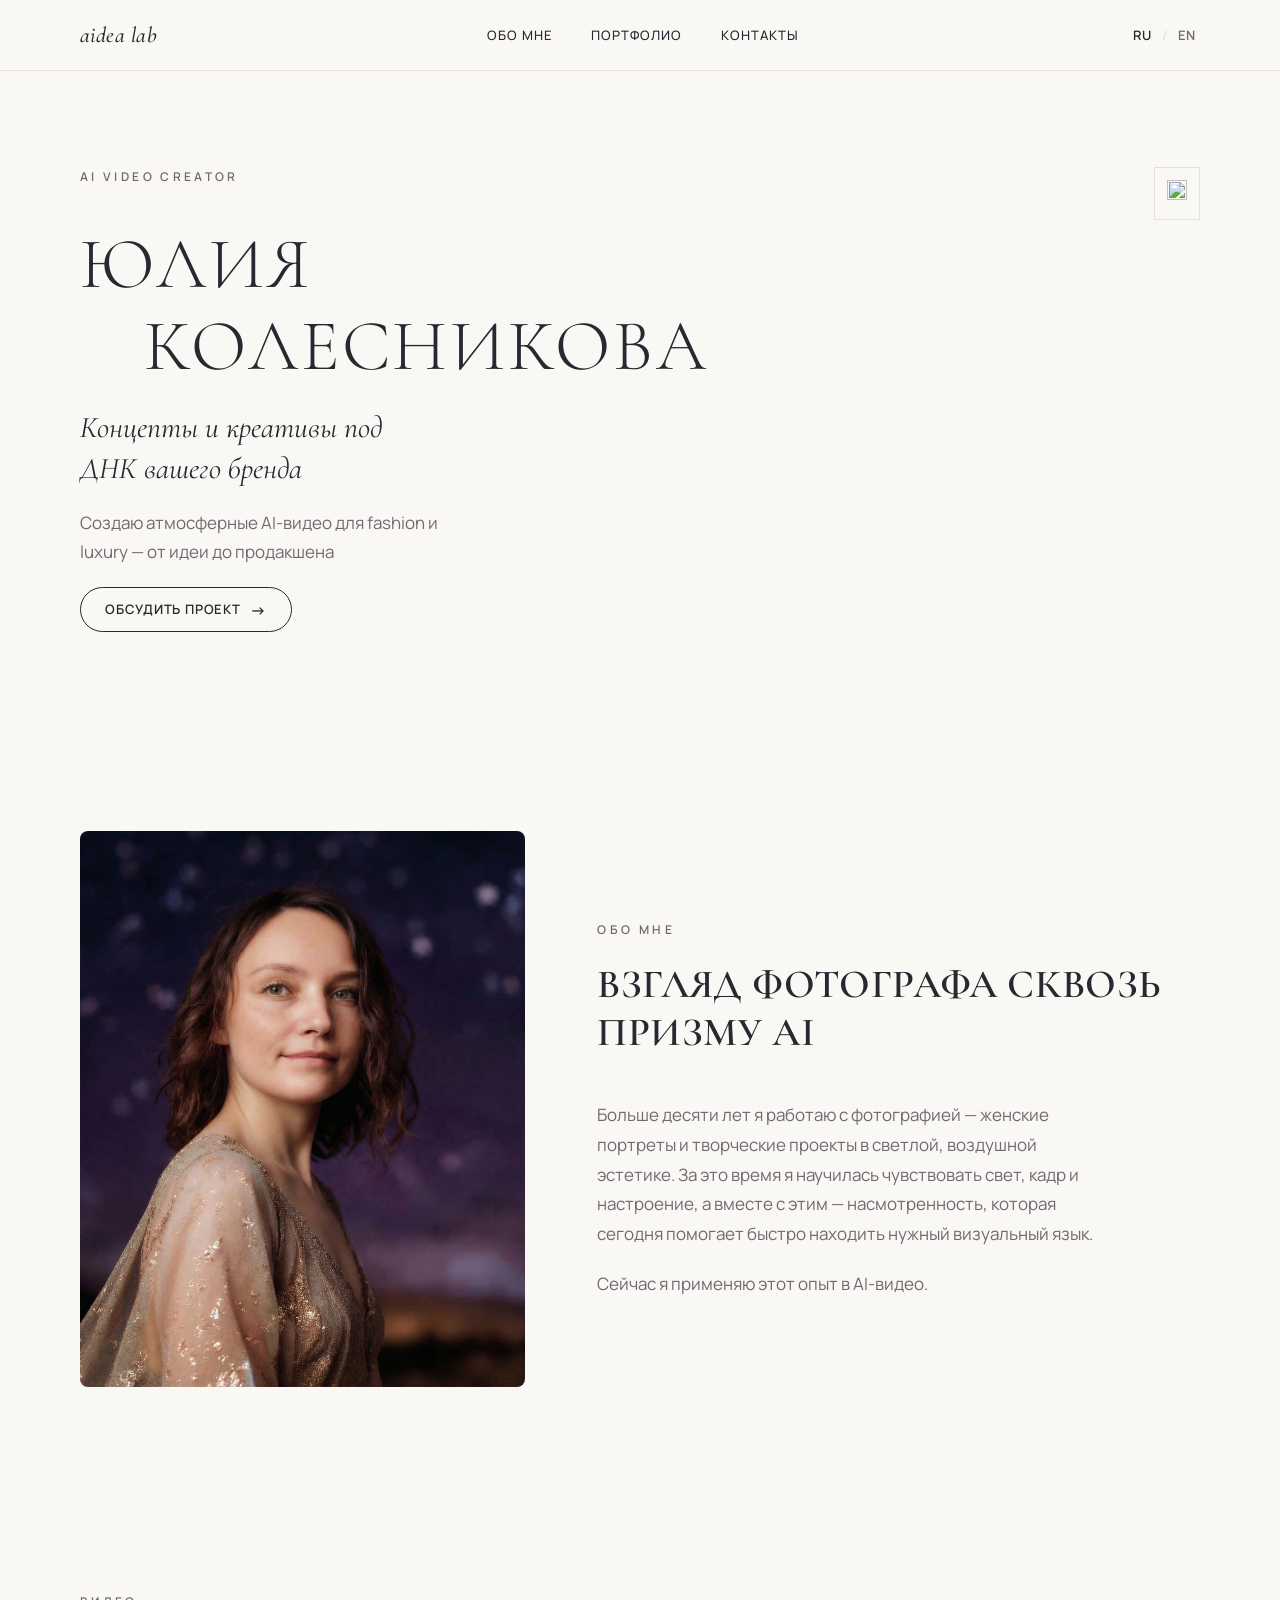
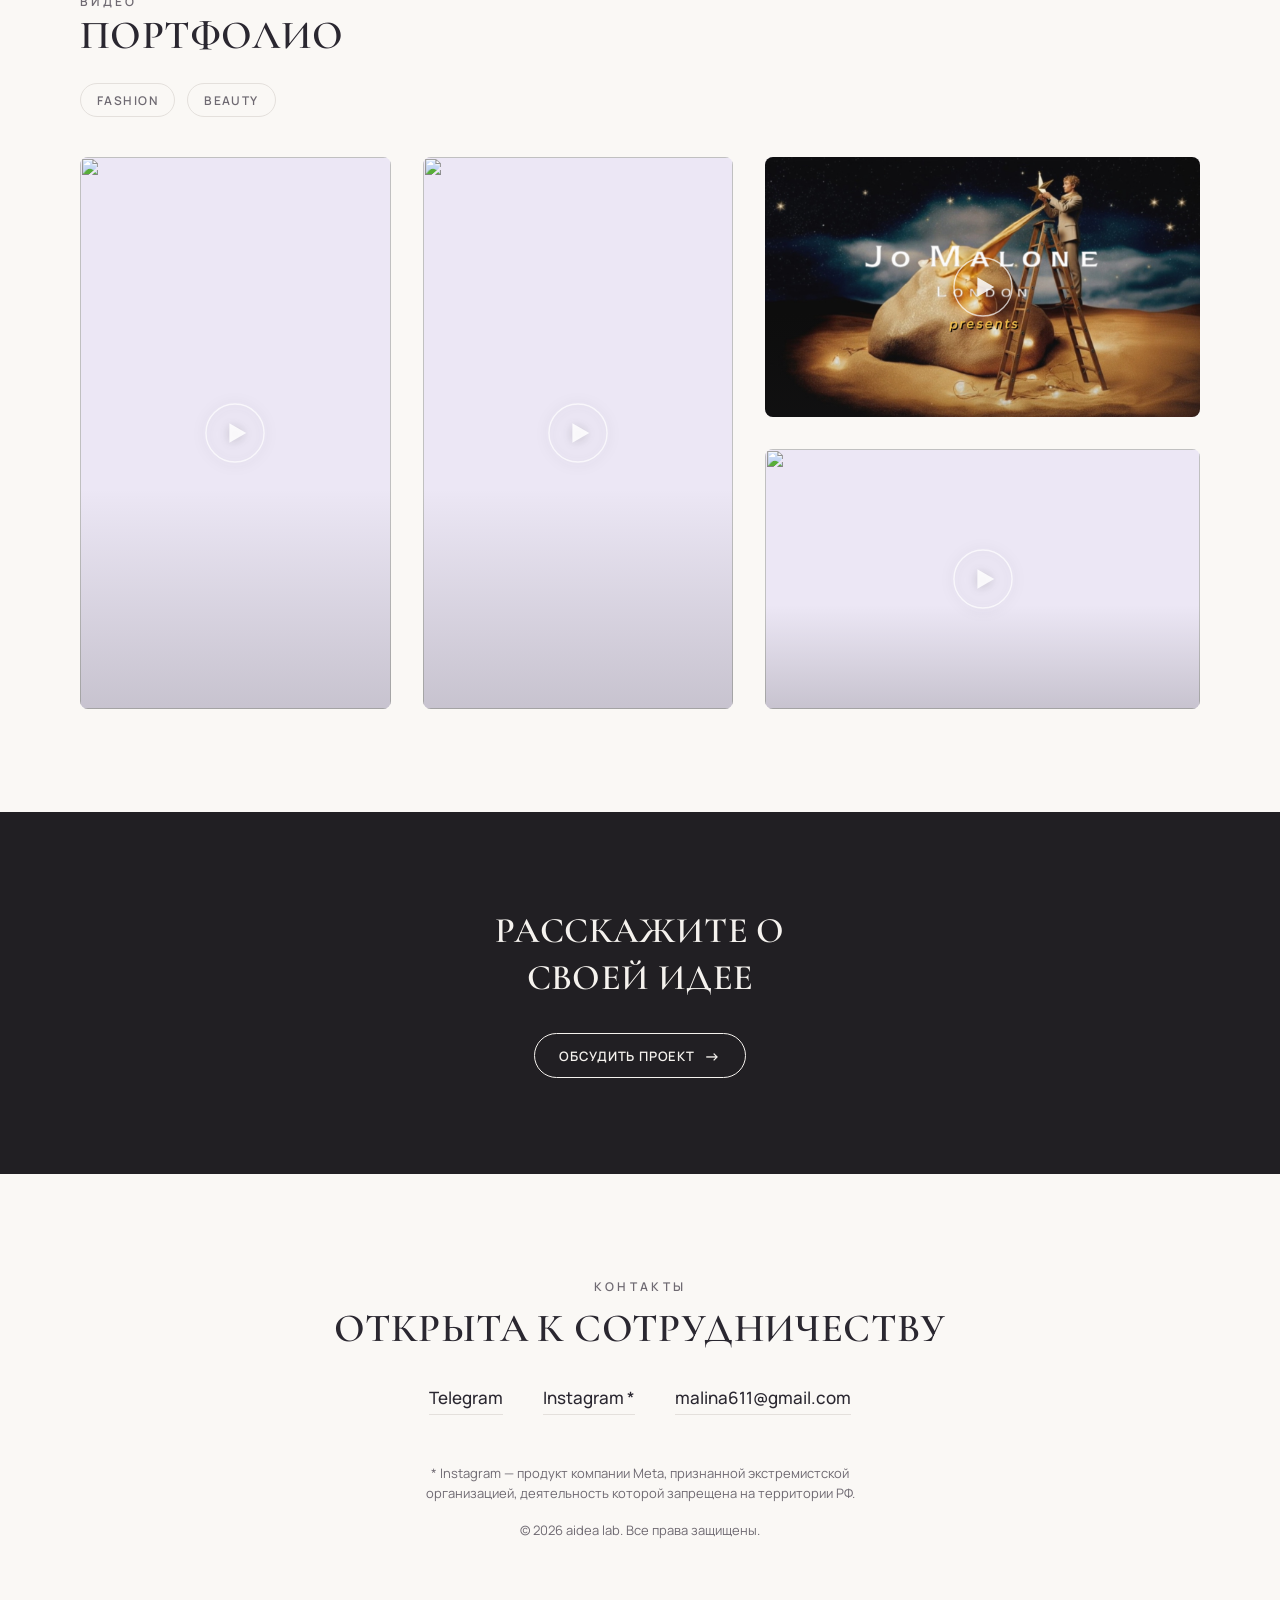
==== commit 295a13e8: "Превью портфолио: иконка play + фикс пропадающей обложки - обложка теперь отдельный <img> над видео," ====
--- a/index.html
+++ b/index.html
@@ -87,28 +87,56 @@
 
           <!-- Row 1 — vertical 9:16 -->
           <a class="portfolio-item portfolio-item--vertical" href="assets/video/fashion-1-full.mp4" target="_blank" rel="noopener" data-i18n-attr="aria-label:portfolio.item1Aria">
-            <video class="portfolio-item__video" poster="assets/video/poster-vertical-1.svg" loop muted playsinline preload="metadata">
+            <video class="portfolio-item__video" loop muted playsinline preload="metadata">
               <source src="assets/video/fashion-1.mp4" type="video/mp4">
             </video>
+            <img class="portfolio-item__poster" src="assets/video/poster-vertical-1.svg" alt="" loading="lazy">
+            <span class="portfolio-item__play" aria-hidden="true">
+              <svg viewBox="0 0 64 64" fill="none" xmlns="http://www.w3.org/2000/svg">
+                <circle cx="32" cy="32" r="31" stroke="white" stroke-opacity="0.7" stroke-width="1.5"/>
+                <path d="M26 21.5 44 32 26 42.5Z" fill="white" fill-opacity="0.85"/>
+              </svg>
+            </span>
           </a>
 
           <a class="portfolio-item portfolio-item--vertical" href="assets/video/beauty-1-full.mp4" target="_blank" rel="noopener" data-i18n-attr="aria-label:portfolio.item2Aria">
-            <video class="portfolio-item__video" poster="assets/video/poster-vertical-2.svg" loop muted playsinline preload="metadata">
+            <video class="portfolio-item__video" loop muted playsinline preload="metadata">
               <source src="assets/video/beauty-1.mp4" type="video/mp4">
             </video>
+            <img class="portfolio-item__poster" src="assets/video/poster-vertical-2.svg" alt="" loading="lazy">
+            <span class="portfolio-item__play" aria-hidden="true">
+              <svg viewBox="0 0 64 64" fill="none" xmlns="http://www.w3.org/2000/svg">
+                <circle cx="32" cy="32" r="31" stroke="white" stroke-opacity="0.7" stroke-width="1.5"/>
+                <path d="M26 21.5 44 32 26 42.5Z" fill="white" fill-opacity="0.85"/>
+              </svg>
+            </span>
           </a>
 
           <!-- Row 2 — horizontal 16:9 -->
           <a class="portfolio-item portfolio-item--horizontal" href="assets/video/fashion-2-full.mp4" target="_blank" rel="noopener" data-i18n-attr="aria-label:portfolio.item3Aria">
-            <video class="portfolio-item__video" poster="assets/video/poster-horizontal-1.jpg" loop muted playsinline preload="metadata">
+            <video class="portfolio-item__video" loop muted playsinline preload="metadata">
               <source src="assets/video/fashion-2.mp4" type="video/mp4">
             </video>
+            <img class="portfolio-item__poster" src="assets/video/poster-horizontal-1.jpg" alt="" loading="lazy">
+            <span class="portfolio-item__play" aria-hidden="true">
+              <svg viewBox="0 0 64 64" fill="none" xmlns="http://www.w3.org/2000/svg">
+                <circle cx="32" cy="32" r="31" stroke="white" stroke-opacity="0.7" stroke-width="1.5"/>
+                <path d="M26 21.5 44 32 26 42.5Z" fill="white" fill-opacity="0.85"/>
+              </svg>
+            </span>
           </a>
 
           <a class="portfolio-item portfolio-item--horizontal" href="assets/video/beauty-2-full.mp4" target="_blank" rel="noopener" data-i18n-attr="aria-label:portfolio.item4Aria">
-            <video class="portfolio-item__video" poster="assets/video/poster-horizontal-2.svg" loop muted playsinline preload="metadata">
+            <video class="portfolio-item__video" loop muted playsinline preload="metadata">
               <source src="assets/video/beauty-2.mp4" type="video/mp4">
             </video>
+            <img class="portfolio-item__poster" src="assets/video/poster-horizontal-2.svg" alt="" loading="lazy">
+            <span class="portfolio-item__play" aria-hidden="true">
+              <svg viewBox="0 0 64 64" fill="none" xmlns="http://www.w3.org/2000/svg">
+                <circle cx="32" cy="32" r="31" stroke="white" stroke-opacity="0.7" stroke-width="1.5"/>
+                <path d="M26 21.5 44 32 26 42.5Z" fill="white" fill-opacity="0.85"/>
+              </svg>
+            </span>
           </a>
 
         </div>
--- a/css/style.css
+++ b/css/style.css
@@ -482,6 +482,39 @@
   object-fit: cover;
 }
 
+.portfolio-item__poster {
+  position: absolute;
+  inset: 0;
+  width: 100%;
+  height: 100%;
+  object-fit: cover;
+  transition: opacity var(--transition);
+}
+
+.portfolio-item.is-playing .portfolio-item__poster {
+  opacity: 0;
+}
+
+.portfolio-item__play {
+  position: absolute;
+  inset: 0;
+  display: flex;
+  align-items: center;
+  justify-content: center;
+  pointer-events: none;
+  transition: opacity var(--transition);
+}
+
+.portfolio-item__play svg {
+  width: clamp(2.75rem, 6vw, 3.75rem);
+  height: clamp(2.75rem, 6vw, 3.75rem);
+  filter: drop-shadow(0 1px 6px rgba(33, 31, 35, 0.25));
+}
+
+.portfolio-item.is-playing .portfolio-item__play {
+  opacity: 0;
+}
+
 .portfolio-item--vertical {
   aspect-ratio: 9 / 16;
   width: 100%;
@@ -504,19 +537,55 @@
   }
 }
 
-/* Play indicator on hover/focus */
+@media (min-width: 900px) {
+  .portfolio-grid {
+    grid-template-columns: 1fr 1fr 1.4fr;
+    grid-template-rows: 1fr 1fr;
+  }
+
+  .portfolio-item--vertical {
+    max-width: none;
+    margin-inline: 0;
+    grid-row: 1 / 3;
+  }
+
+  .portfolio-item--horizontal {
+    aspect-ratio: auto;
+    height: 100%;
+  }
+
+  .portfolio-grid > :nth-child(1) {
+    grid-column: 1;
+  }
+
+  .portfolio-grid > :nth-child(2) {
+    grid-column: 2;
+  }
+
+  .portfolio-grid > :nth-child(3) {
+    grid-column: 3;
+    grid-row: 1;
+  }
+
+  .portfolio-grid > :nth-child(4) {
+    grid-column: 3;
+    grid-row: 2;
+  }
+}
+
+/* Scrim under the play icon, fades out once the preview starts playing */
 .portfolio-item::after {
   content: "";
   position: absolute;
   inset: 0;
   background: linear-gradient(0deg, rgba(33, 31, 35, 0.18), transparent 40%);
+  opacity: 1;
+  transition: opacity var(--transition);
+  pointer-events: none;
+}
+
+.portfolio-item.is-playing::after {
   opacity: 0;
-  transition: opacity var(--transition);
-}
-
-.portfolio-item:hover::after,
-.portfolio-item:focus-visible::after {
-  opacity: 1;
 }
 
 /* ---------------------------------------------------------
@@ -604,3 +673,66 @@
   font-size: 0.8125rem;
   color: var(--color-ink-soft);
 }
+
+/* ---------------------------------------------------------
+   404 page
+   --------------------------------------------------------- */
+.error-page {
+  min-height: 100vh;
+  display: flex;
+  align-items: center;
+  justify-content: center;
+  padding-block: var(--space-section);
+}
+
+.error-page__inner {
+  max-width: 36rem;
+  text-align: center;
+}
+
+.error-page .overline {
+  text-align: center;
+}
+
+.error-page__text {
+  color: var(--color-ink-soft);
+  font-size: 1.0625rem;
+  line-height: 1.7;
+  max-width: 40ch;
+  margin: 1.5rem auto 2rem;
+}
+
+.error-page__links {
+  display: flex;
+  flex-wrap: wrap;
+  align-items: center;
+  justify-content: center;
+  gap: 1rem 1.5rem;
+  margin-bottom: 2.5rem;
+}
+
+.error-page__email {
+  font-weight: 500;
+  text-decoration: none;
+  border-bottom: 1px solid var(--color-line);
+  padding-bottom: 0.15rem;
+  transition: border-color var(--transition), color var(--transition);
+}
+
+.error-page__email:hover {
+  color: var(--color-ink-soft);
+  border-color: var(--color-ink-soft);
+}
+
+.error-page__home {
+  font-size: 0.8125rem;
+  color: var(--color-ink-soft);
+  text-decoration: none;
+  border-bottom: 1px solid transparent;
+  transition: border-color var(--transition), color var(--transition);
+}
+
+.error-page__home:hover {
+  color: var(--color-ink);
+  border-color: var(--color-line);
+}
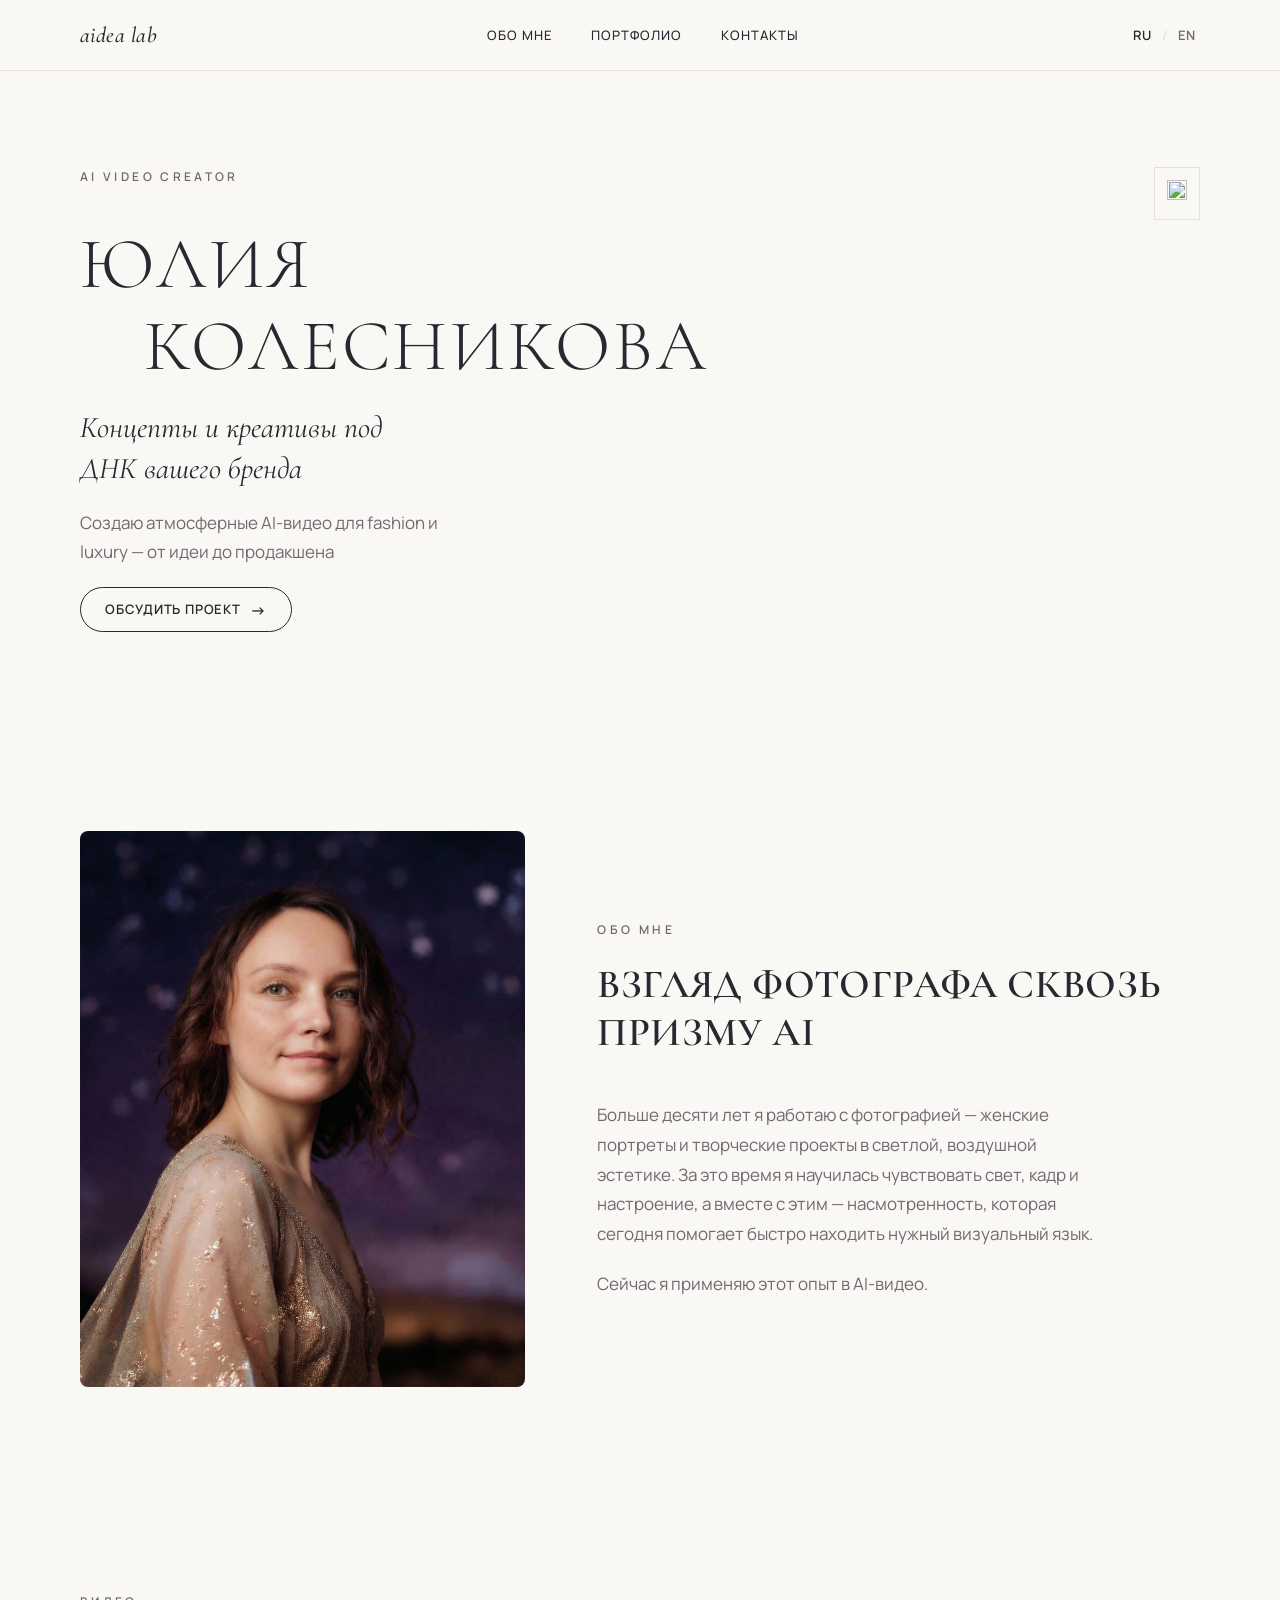
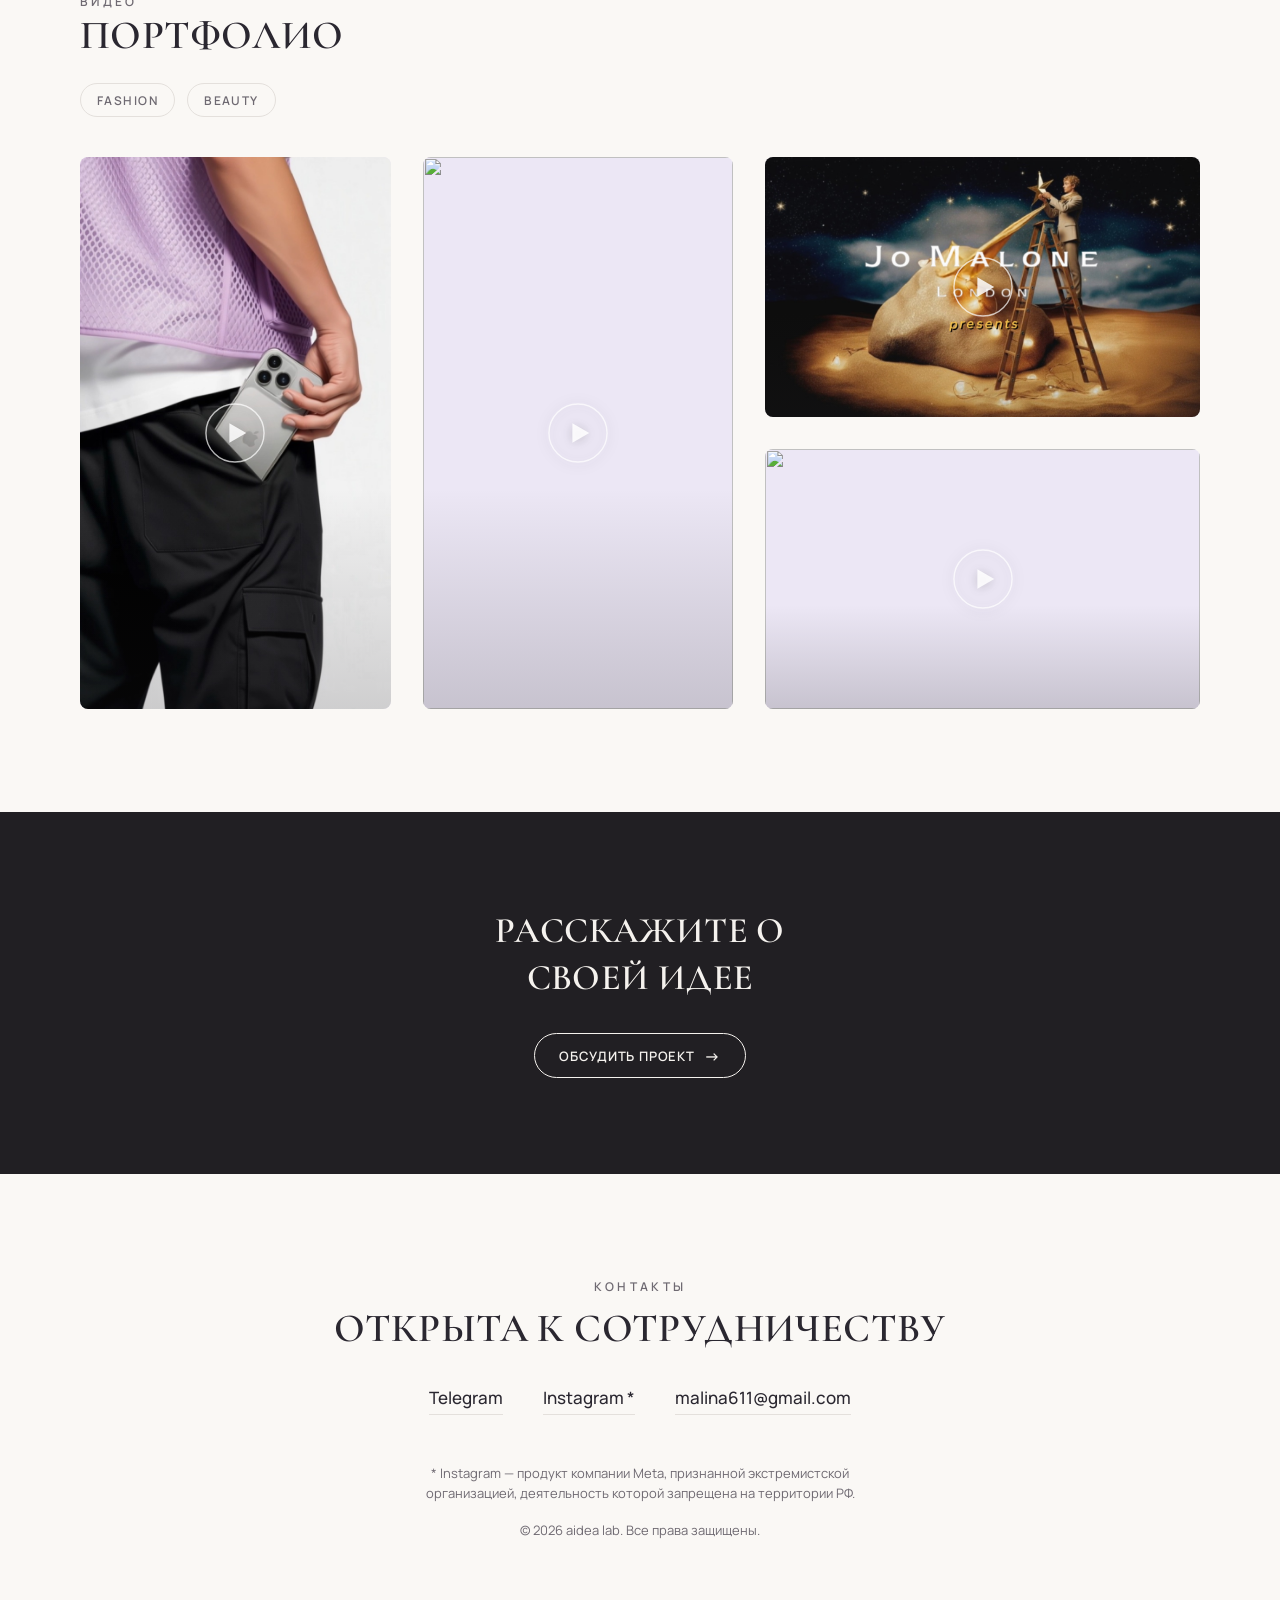
==== commit da7ad2da: "Добавлено первое вертикальное видео (Fashion) в портфолио - iphone_prew.mp4 → fashion-1.mp4 (превью " ====
--- a/index.html
+++ b/index.html
@@ -90,7 +90,7 @@
             <video class="portfolio-item__video" loop muted playsinline preload="metadata">
               <source src="assets/video/fashion-1.mp4" type="video/mp4">
             </video>
-            <img class="portfolio-item__poster" src="assets/video/poster-vertical-1.svg" alt="" loading="lazy">
+            <img class="portfolio-item__poster" src="assets/video/poster-vertical-1.jpg" alt="" loading="lazy">
             <span class="portfolio-item__play" aria-hidden="true">
               <svg viewBox="0 0 64 64" fill="none" xmlns="http://www.w3.org/2000/svg">
                 <circle cx="32" cy="32" r="31" stroke="white" stroke-opacity="0.7" stroke-width="1.5"/>
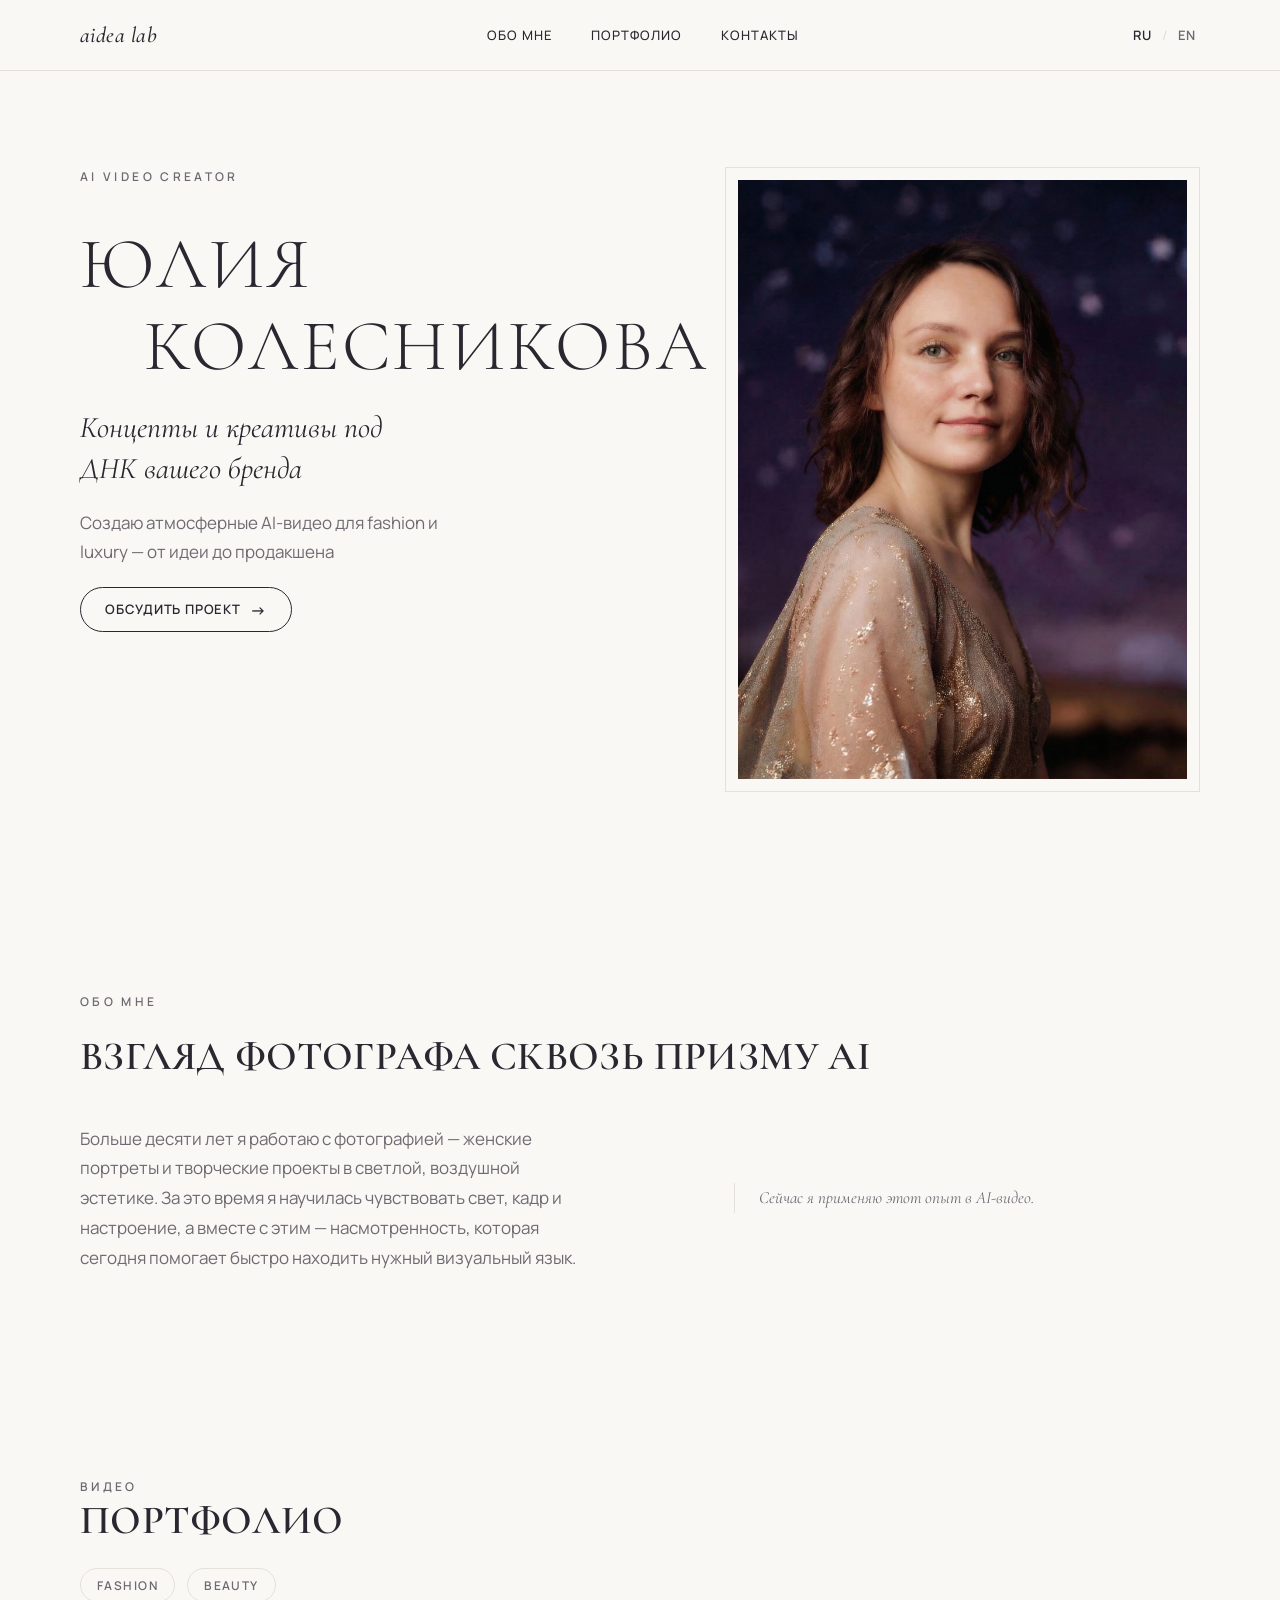
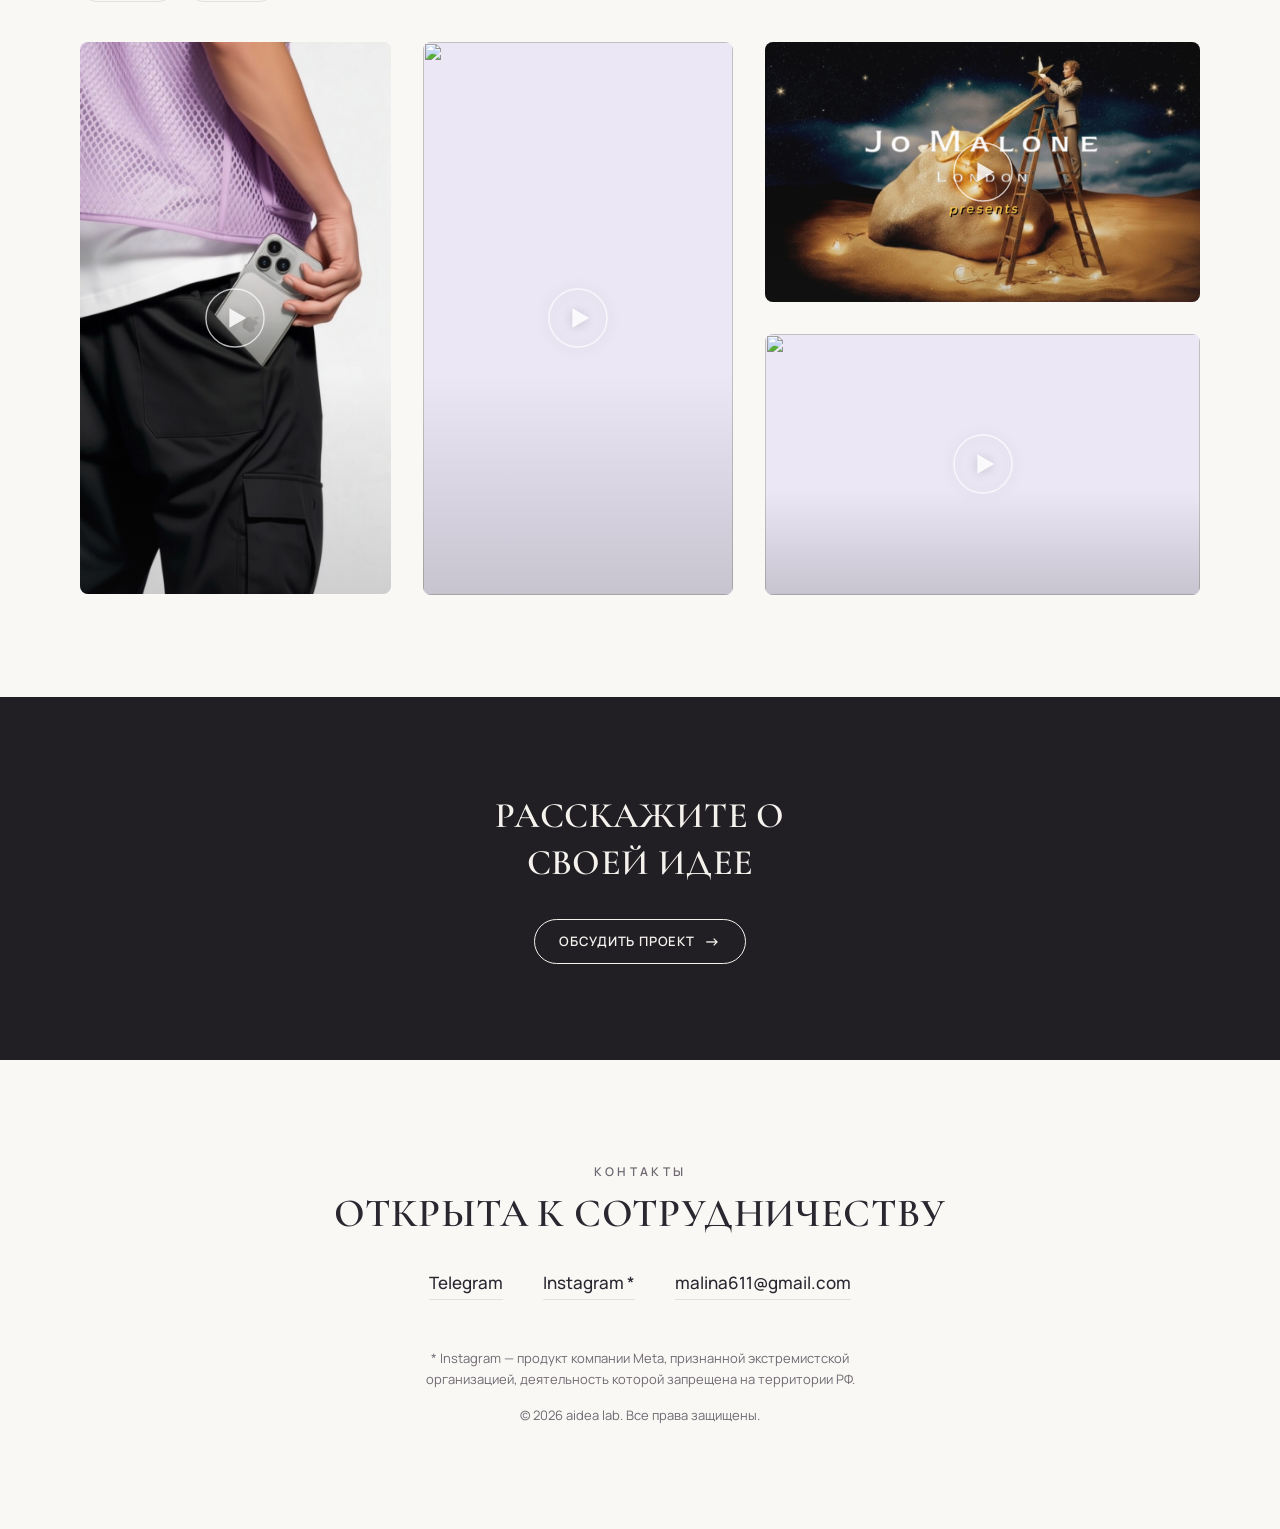
==== commit e7f561e9: "Десктоп: блок «Обо мне» в 2 колонки вместо пустого правого поля - основной текст слева, короткая фра" ====
--- a/index.html
+++ b/index.html
@@ -5,6 +5,11 @@
   <meta name="viewport" content="width=device-width, initial-scale=1.0">
   <title>aidea lab — AI Video Creator | Юлия Колесникова</title>
   <meta name="description" content="aidea lab — AI video creator Юлия Колесникова. Концепты и креативы под ДНК вашего бренда: видео для fashion, beauty и lifestyle.">
+
+  <link rel="icon" type="image/svg+xml" href="assets/icons/favicon.svg">
+  <link rel="icon" type="image/png" sizes="32x32" href="assets/icons/favicon-32.png">
+  <link rel="icon" type="image/png" sizes="16x16" href="assets/icons/favicon-16.png">
+  <link rel="apple-touch-icon" sizes="180x180" href="assets/icons/favicon-180.png">
 
   <link rel="preconnect" href="https://fonts.googleapis.com">
   <link rel="preconnect" href="https://fonts.gstatic.com" crossorigin>
@@ -50,22 +55,19 @@
           <a class="btn btn--primary" href="https://t.me/yulutik" target="_blank" rel="noopener" data-i18n="hero.cta">Обсудить проект</a>
         </div>
         <div class="hero__media">
-          <img src="assets/images/portrait.svg" alt="" data-i18n-attr="alt:hero.portraitAlt" width="600" height="800" loading="eager">
+          <img src="assets/images/about.jpg" alt="" data-i18n-attr="alt:hero.portraitAlt" width="2048" height="2048" loading="eager">
         </div>
       </div>
     </section>
 
     <!-- About -->
     <section class="about" id="about">
-      <div class="container about__inner">
-        <div class="about__media">
-          <img src="assets/images/about.jpg" alt="" data-i18n-attr="alt:about.imageAlt" width="2048" height="2048" loading="lazy">
-        </div>
-        <div class="about__content">
-          <p class="overline" data-i18n="about.overline">Обо мне</p>
-          <h2 class="section-heading" data-i18n="about.heading">Взгляд фотографа сквозь призму AI</h2>
+      <div class="container about__content">
+        <p class="overline" data-i18n="about.overline">Обо мне</p>
+        <h2 class="section-heading" data-i18n="about.heading">Взгляд фотографа сквозь призму AI</h2>
+        <div class="about__text">
           <p data-i18n="about.p1">Больше десяти лет я работаю с фотографией — женские портреты и творческие проекты в светлой, воздушной эстетике. За это время я научилась чувствовать свет, кадр и настроение, а вместе с этим — насмотренность, которая сегодня помогает быстро находить нужный визуальный язык.</p>
-          <p data-i18n="about.p2">Сейчас я применяю этот опыт в AI-видео.</p>
+          <p class="about__highlight" data-i18n="about.p2">Сейчас я применяю этот опыт в AI-видео.</p>
         </div>
       </div>
     </section>
@@ -103,7 +105,7 @@
             <video class="portfolio-item__video" loop muted playsinline preload="metadata">
               <source src="assets/video/beauty-1.mp4" type="video/mp4">
             </video>
-            <img class="portfolio-item__poster" src="assets/video/poster-vertical-2.svg" alt="" loading="lazy">
+            <img class="portfolio-item__poster" src="assets/video/poster-vertical-2.jpg" alt="" loading="lazy">
             <span class="portfolio-item__play" aria-hidden="true">
               <svg viewBox="0 0 64 64" fill="none" xmlns="http://www.w3.org/2000/svg">
                 <circle cx="32" cy="32" r="31" stroke="white" stroke-opacity="0.7" stroke-width="1.5"/>
--- a/css/style.css
+++ b/css/style.css
@@ -304,7 +304,7 @@
 
 .hero__inner {
   display: grid;
-  grid-template-columns: 1.6fr 1fr;
+  grid-template-columns: 1fr;
   gap: clamp(0.75rem, 4vw, 4rem);
   align-items: start;
 }
@@ -351,10 +351,9 @@
 }
 
 .hero__media {
+  order: -1;
   border: 1px solid var(--color-line);
   padding: clamp(0.4rem, 1.5vw, 0.75rem);
-  max-width: 320px;
-  margin-inline: auto 0;
 }
 
 .hero__media img {
@@ -367,6 +366,15 @@
   .hero__inner {
     grid-template-columns: 1.1fr 0.9fr;
     gap: 4rem;
+    align-items: stretch;
+  }
+
+  .hero__media {
+    order: 0;
+  }
+
+  .hero__media img {
+    height: 100%;
   }
 }
 
@@ -375,18 +383,6 @@
    --------------------------------------------------------- */
 .about {
   padding-block: var(--space-section);
-}
-
-.about__inner {
-  display: grid;
-  gap: 2.5rem;
-}
-
-.about__media img {
-  width: 100%;
-  aspect-ratio: 4 / 5;
-  object-fit: cover;
-  border-radius: 0.5rem;
 }
 
 .about__content {
@@ -408,15 +404,30 @@
   max-width: 52ch;
 }
 
+.about__text {
+  display: flex;
+  flex-direction: column;
+  gap: 1.25rem;
+  align-self: stretch;
+}
+
 @media (min-width: 900px) {
-  .about__inner {
-    grid-template-columns: 0.85fr 1.15fr;
-    gap: 4.5rem;
+  .about__text {
+    display: grid;
+    grid-template-columns: 1.3fr 1fr;
+    gap: 3rem;
     align-items: center;
   }
 
-  .about__media img {
-    max-width: 460px;
+  .about__highlight {
+    font-family: var(--font-serif);
+    font-style: italic;
+    font-size: clamp(1.25rem, 2.5vw, 1.75rem);
+    line-height: 1.4;
+    color: var(--color-ink);
+    max-width: none;
+    padding-left: 1.5rem;
+    border-left: 1px solid var(--color-line);
   }
 }
 
